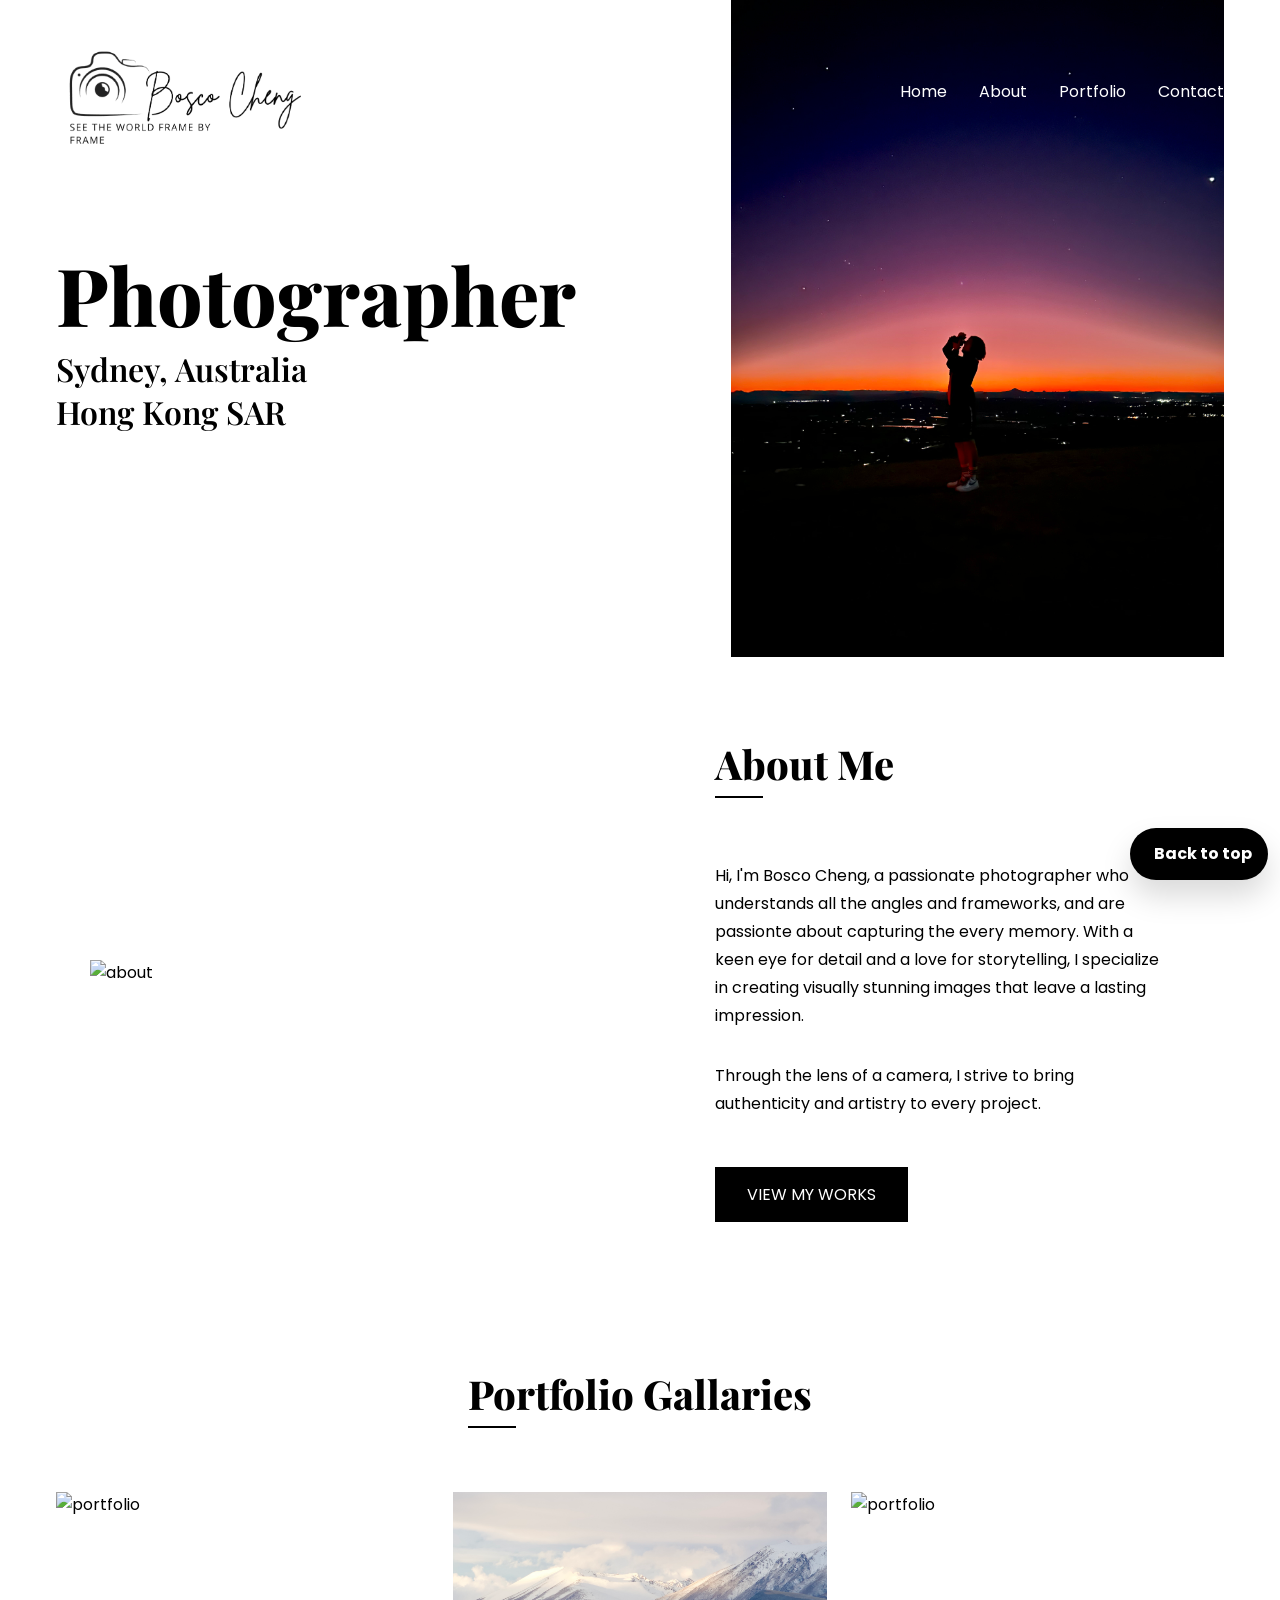
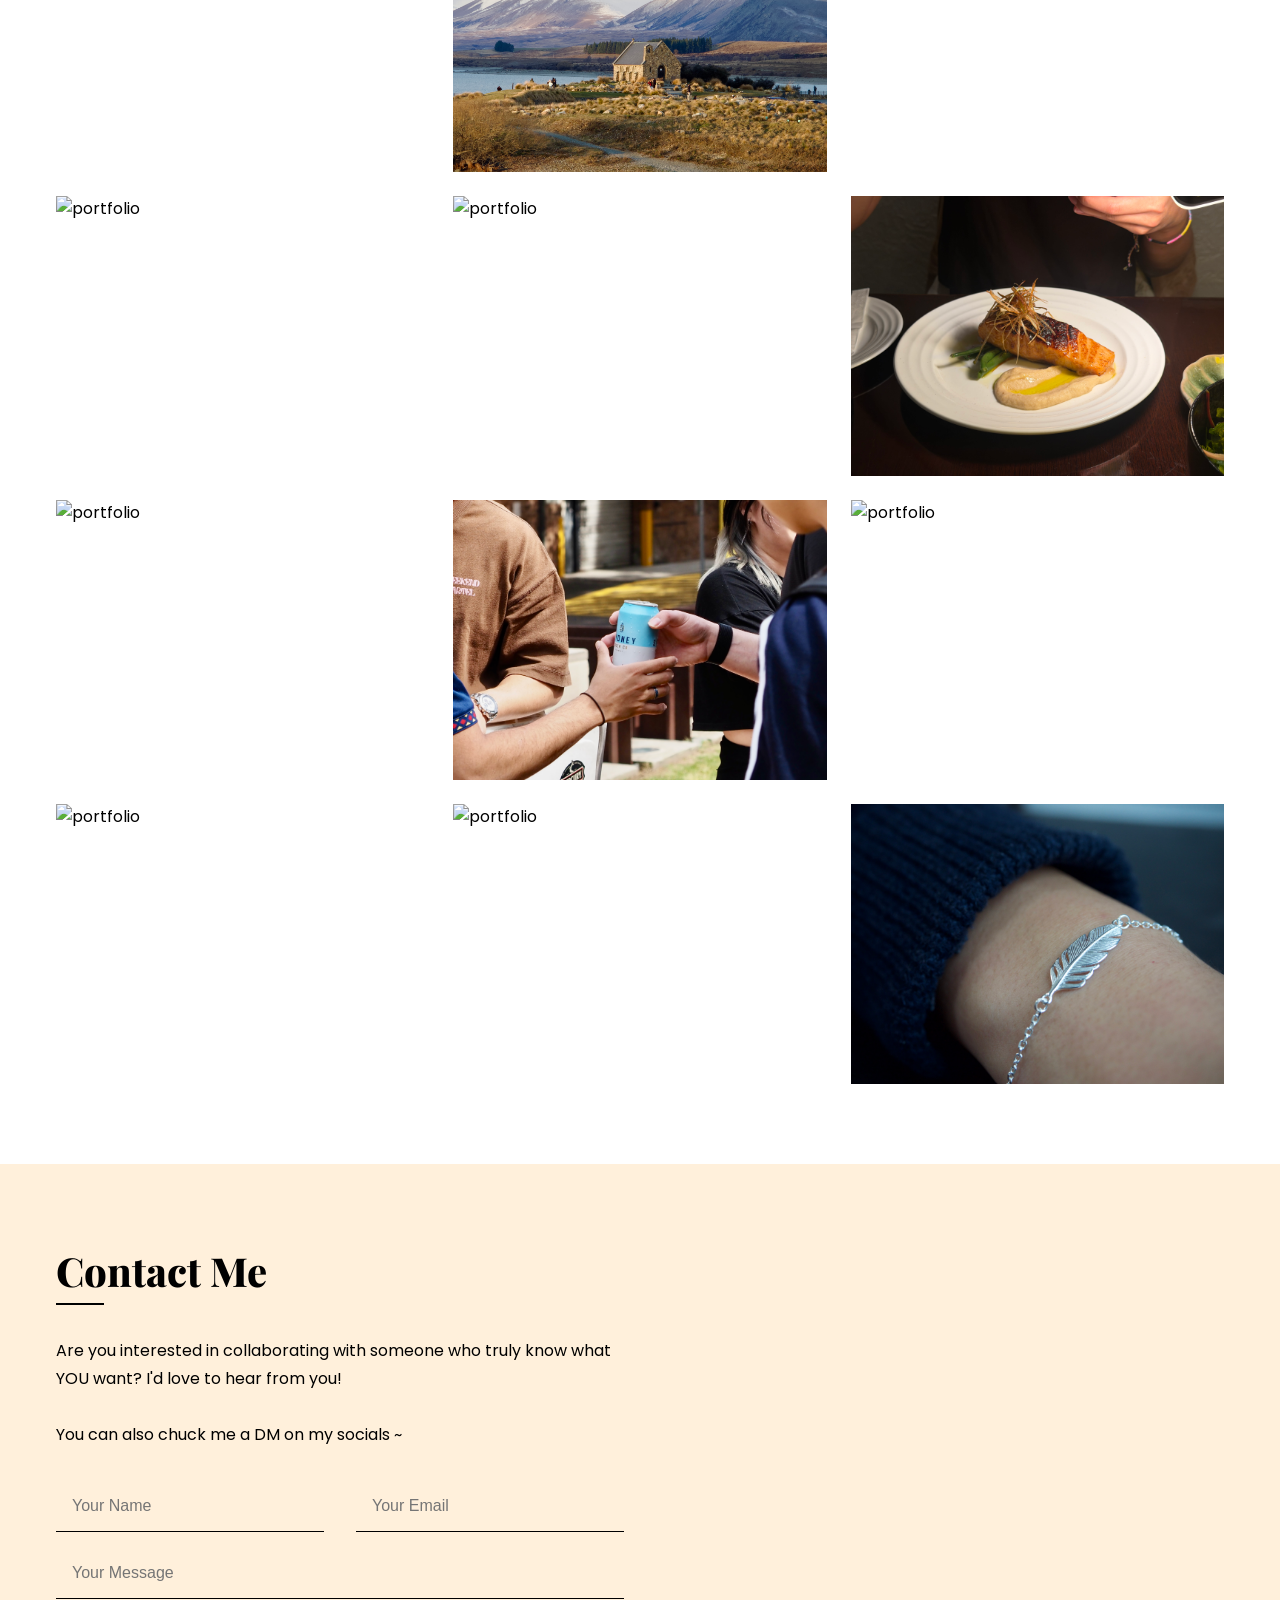
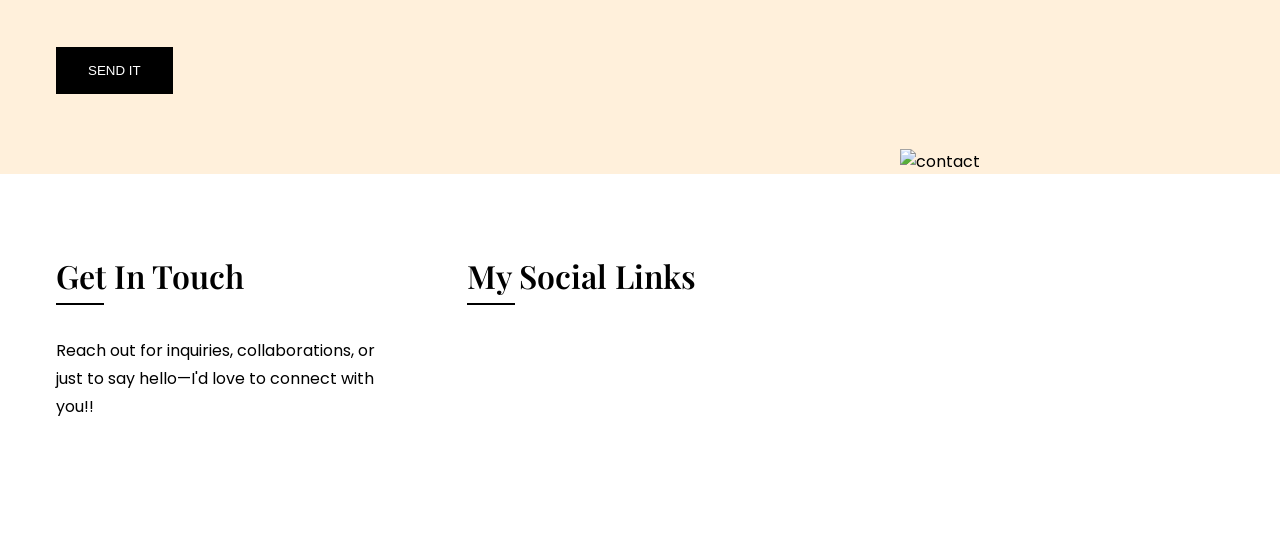
==== index.html @ 455b1fa3 "Update website content" ====
<!DOCTYPE html>
<html lang="en">
  <head>
    <meta charset="UTF-8" />
    <meta name="viewport" content="width=device-width, initial-scale=1.0" />
    <link
      href="https://cdn.jsdelivr.net/npm/remixicon@4.5.0/fonts/remixicon.css"
      rel="stylesheet"
    />
    <link rel="stylesheet" href="style.css?v=3" />
    <title>Bosco Cheng | Photography Portfolio</title>
  </head>
  <body>
    <nav>
      <div class="nav__header">
        <div class="nav__logo">
          <a href="#">
            <img src="assests/logo and profile /logo_transparent.png" alt="logo" style="width:100px;height:auto;" />
          </a>
        </div>
        <div class="nav__menu__btn" id="menu-btn">
          <i class="ri-menu-3-line"></i>
        </div>
      </div>
      <ul class="nav__links" id="nav-links">
        <li><a href="#Home">Home</a></li>
        <li><a href="#About">About</a></li>
        <li><a href="portfolio.html">Portfolio</a></li>
        <li><a href="#Contact">Contact</a></li>
      </ul>
    </nav>

    <header id="Home">
      <div class="section__container header__container">
        <div class="header__image">
          <img src="assests/logo and profile /IMG_8497.jpeg" alt="header" />
        </div>
        <div class="header__content">
          <h1>Photographer</h1>
          <h2>
            Sydney, Australia<br />
            Hong Kong SAR
          </h2>
        </div>
      </div>
    </header>

    <section class="section__container about__container" id="About">
      <div class="about__image">
        <img src="assests/logo and profile /P2130191.JPG" alt="about" />
      </div>
      <div class="about__content">
        <h2 class="section__header">About Me</h2>
        <p>
         Hi, I'm Bosco Cheng, a passionate photographer who understands all the angles and frameworks, and are passionte about capturing the every memory. 
          With a keen eye for detail and a love for storytelling, I specialize in creating visually stunning images that leave a lasting impression.
        </p>
        <p>
         Through the lens of a camera, I strive to bring authenticity and artistry to every
          project.
        </p>
        <div class="about__btn">
          <a href="portfolio.html" class="btn">VIEW MY WORKS</a>
        </div>
      </div>
    </section>

    <section class="section__container portfolio__container" id="portfolio-galleries">
      <h2 class="section__header">Portfolio Gallaries</h2>
      <p class="protective-note"></p>
      <div class="portfolio__grid">
        <img src="assests/street/IMG_2189 2.jpg" alt="portfolio" />
        <img src="assests/landscape/IMG_3165.jpg" alt="portfolio" />
        <img src="assests/landscape/IMG_5406.jpg" alt="portfolio" />
        <img src="assests/Food/IMG_1686 2.jpg" alt="portfolio" />
        <img src="assests/Food/IMG_6481 2 copy.JPG" alt="portfolio" />
        <img src="assests/Food/IMG_0767 2.JPG" alt="portfolio" />
        <img src="assests/Product Event/Bluesat/events/P9121103.jpg" alt="portfolio" />
        <img src="assests/Product Event/Bluesat/events/IMG_1606.jpg" alt="portfolio" />
        <img src="assests/Product Event/Bluesat/events/P9120415.jpg" alt="portfolio" />
        <img src="assests/Product Event/Bluesat/machinery/IMG_3607.jpg" alt="portfolio" />
        <img src="assests/Product Event/Bluesat/machinery/IMG_3453 2.jpg" alt="portfolio" />
        <img src="assests/Product Event/Products/P1010145.jpeg" alt="portfolio" />
      </div>
    </section>

    <section class="contact" id="Contact">
      <div class="section__container contact__container">
        <div class="contact__content">
          <h2 class="section__header">Contact Me</h2>
          <p>
            Are you interested in collaborating with someone who truly know what YOU
            want? I'd love to hear from you! <br /> <br />
            You can also chuck me a DM on my socials ~
          </p>
          <form action="https://formsubmit.co/boscochengsh@gmail.com" method="POST">
            <input type="hidden" name="_captcha" value="false" />
            <input type="hidden" name="_subject" value="New portfolio enquiry" />
            <div class="input__row">
              <input type="text" name="name" placeholder="Your Name" required />
              <input type="email" name="email" placeholder="Your Email" required />
            </div>
            <input type="text" name="message" placeholder="Your Message" required />
            <button class="btn" type="submit">SEND IT</button>
          </form>
        </div>
        <div class="contact__image">
          <img src="assests/logo and profile /Photoroom_20260719_233836.PNG" alt="contact" />
        </div>
      </div>
    </section>

    <footer>
      <div class="section__container footer__container">
        <div class="footer__col">
          <h4 class="section__header">Get In Touch</h4>
          <p>
            Reach out for inquiries, collaborations, or just to say hello—I'd
            love to connect with you!!
          </p>
        </div>
        <div class="footer__col">
          <h4 class="section__header">My Social Links</h4>
          <ul class="footer__socials">
            <li>
              <a href="https://www.facebook.com/boscochengsh/"><i class="ri-facebook-fill"></i></a>
            </li>
            <li>
              <a href="https://www.instagram.com/hin._.jpeg/"><i class="ri-instagram-line"></i></a>
            </li>
            <li>
              <a href="www.linkedin.com/in/bosco-cheng"><i class="ri-linkedin-fill"></i></a>
            </li>
          </ul>
        </div>
      </div>
      <div class="footer__bar">
      </div>
    </footer>

    <div class="quick-links-wrapper">
      <a href="#Home" class="quick-links-toggle desktop-button" aria-label="Back to top">
        <span class="quick-links-icon"><i class="ri-arrow-up-line"></i></span>
        <span class="quick-links-label">Back to top</span>
      </a>
      <a href="#Home" class="quick-links-toggle mobile-button" aria-label="Back to top">
        <img src="assests/logo and profile /55008.png" alt="Back to top" />
      </a>
    </div>

    <script src="https://unpkg.com/scrollreveal"></script>
    <script src="main.js"></script>
  </body>
</html>
---- style.css ----
@import url("https://fonts.googleapis.com/css2?family=Playfair+Display:ital,wght@0,400..900;1,400..900&family=Poppins:ital,wght@0,100;0,200;0,300;0,400;0,500;0,600;0,700;0,800;0,900;1,100;1,200;1,300;1,400;1,500;1,600;1,700;1,800;1,900&display=swap");

:root {
  --text-dark: #000000;
  --text-light: #f4f4ee;
  --extra-light: #fff0db;
  --white: #ffffff;
  --max-width: 1200px;
  --header-font: "Playfair Display", serif;
}

* {
  padding: 0;
  margin: 0;
  box-sizing: border-box;
}

.section__container {
  max-width: var(--max-width);
  margin: auto;
  padding: 5rem 1rem;
}

.section__header {
  position: relative;
  isolation: isolate;
  width: fit-content;
  margin-inline: auto;
  padding-bottom: 0.5rem;
  font-size: 2.5rem;
  font-weight: 800;
  font-family: var(--header-font);
  color: #000000;
  text-align: center;
}

.section__header::before {
  position: absolute;
  content: "";
  bottom: 0;
  left: 0;
  height: 2px;
  width: 3rem;
  background-color: #000000;
}

.btn {
  padding: 1rem 2rem;
  outline: none;
  border: none;
  color: #ffffff;
  background-color: #000000;
  transition: 0.3s;
  cursor: pointer;
}

.btn:hover {
  background-color: #0e88cf;
}

img {
  display: block;
  max-width: 100%;
  height: auto;
}

.protective-note {
  margin-bottom: 1.5rem;
  font-size: 0.95rem;
  color: #666;
  text-align: center;
}

a {
  text-decoration: none;
  transition: 0.3s;
}

ul {
  list-style: none;
}

html,
body {
  scroll-behavior: smooth;
}

body {
  font-family: "Poppins", sans-serif;
}

.portfolio-page {
  padding-top: 5rem;
}

nav {
  position: fixed;
  top: 0;
  left: 0;
  width: 100%;
  z-index: 9;
}

/* mobile dropdown nav links */
nav .nav__links a,
nav .nav__links a:visited {
  color: #000000;
}


/* fullscreen desktop nav links */
@media (width > 768px) {
  nav .nav__links a,
  nav .nav__links a:visited {
    color: #ffffff;
  }
}

.portfolio-page nav .nav__links a,
.portfolio-page nav .nav__menu__btn {
  color: #000000;
}

.portfolio-page nav .nav__links a:hover {
  color: #030303;
}

.portfolio-links {
  display: flex;
  flex-wrap: wrap;
  justify-content: center;
  gap: 0.9rem;
  margin-top: 0;
  backdrop-filter: blur(12px);
}

.portfolio-links a {
  padding: 0.85rem 1.35rem;
  border-radius: 999px;
  color: #111111;
  background: #ffffff;
  border: 1px solid rgba(0, 0, 0, 0.08);
  font-weight: 600;
  letter-spacing: 0.02em;
  transition: transform 0.25s ease, background 0.25s ease, color 0.25s ease;
}

.portfolio-links a:hover {
  background: #000000;
  color: #ffffff;
  transform: translateY(-1px);
}

header#Portfolio {
  display: flex;
  flex-direction: column;
  align-items: center;
  justify-content: center;
  gap: 1.2rem;
  min-height: auto;
  padding-bottom: 2rem;
}

#Street.section__container {
  padding-top: 2rem;
}

.portfolio-intro-text {
  margin: 0 auto;
}

.portfolio-links a:focus-visible {
  outline: 2px solid #000000;
  outline-offset: 3px;
}

.quick-links-wrapper {
  position: fixed;
  right: 0.75rem;
  bottom: 1.25rem;
  z-index: 1200;
  display: flex;
  flex-direction: column;
  align-items: flex-end;
  gap: 0.75rem;
}

.quick-links-toggle {
  display: inline-flex;
  align-items: center;
  justify-content: center;
  gap: 0.5rem;
  padding: 0.85rem 1rem;
  border: none;
  border-radius: 999px;
  background: #000000;
  color: #ffffff;
  font-weight: 700;
  cursor: pointer;
  box-shadow: 0 16px 30px rgba(0, 0, 0, 0.15);
  transition: background 0.2s ease, transform 0.2s ease;
  text-decoration: none;
}

.quick-links-icon {
  display: inline-flex;
  align-items: center;
  justify-content: center;
}

.quick-links-toggle:hover {
  background: rgba(0, 0, 0, 0.9);
  transform: translateY(-1px);
}

.mobile-button {
  display: none;
  width: 3.2rem;
  height: 3.2rem;
  padding: 0;
  border-radius: 50%;
  overflow: hidden;
  background: transparent;
}

.mobile-button img {
  width: 100%;
  height: 100%;
  object-fit: cover;
  display: block;
}

@media (max-width: 768px) {
  .desktop-button {
    display: none;
  }

  .mobile-button {
    display: inline-flex;
  }
}

.quick-links-toggle:hover {
  background: rgba(0, 0, 0, 0.9);
  transform: translateY(-1px);
}

.quick-links-icon {
  display: inline-block;
  transition: transform 0.2s ease;
}

.quick-links-toggle.open .quick-links-icon {
  transform: rotate(45deg);
}

.quick-links-panel {
  width: min(260px, calc(100vw - 2.5rem));
  display: none;
  flex-direction: column;
  gap: 0.5rem;
  padding: 1rem;
  border-radius: 1.5rem;
  background: rgba(255, 255, 255, 0.98);
  border: 1px solid rgba(0, 0, 0, 0.08);
  box-shadow: 0 24px 60px rgba(0, 0, 0, 0.14);
}

.quick-links-panel.open {
  display: flex;
}

.quick-links-panel a {
  display: block;
  padding: 0.85rem 1rem;
  border-radius: 999px;
  background: #ffffff;
  border: 1px solid rgba(0, 0, 0, 0.08);
  color: #111111;
  font-weight: 600;
  transition: background 0.2s ease, color 0.2s ease;
}

.quick-links-panel a:hover {
  background: #111111;
  color: #ffffff;
}


.nav__header {
  padding: 1rem;
  width: 100%;
  display: flex;
  align-items: center;
  justify-content: space-between; 
  background-color: var(--extra-light);
}


.nav__logo img {
  max-width: none;
  width: 250px !important;
  height: auto;
  display: block;
  opacity: 1;
}

.nav__logo {
  display: flex;
  align-items: center;
}

.nav__menu__btn {
  font-size: 1.5rem;
  color: #020202;
  cursor: pointer;
}

.nav__links {
  position: absolute;
  bottom: 0;
  left: 0;
  width: 100%;
  display: flex;
  align-items: center;
  justify-content: center;
  flex-direction: column;
  gap: 2rem;
  padding: 2rem;
  background-color: var(--extra-light);
  transition: transform 0.5s;
  z-index: -1;
}

.nav__links.open {
  transform: translateY(100%);
}

.portfolio-intro {
  text-align: center;
  max-width: 700px;
  margin: 0 auto 2rem;
  color: #000000;
  font-size: 1.05rem;
  line-height: 1.8rem;
}

.header__container {
  display: grid;
  padding-block: 0;
  overflow: hidden;
}

.header__content {
  padding-block: 0 5rem;
}

.header__content h1 {
  font-size: 3.5rem;
  font-weight: 800;
  font-family: var(--header-font);
  color: var(--text-dark);
  text-align: center;
}

.header__content h2 {
  margin-bottom: 2rem;
  font-size: 2rem;
  font-weight: 600;
  font-family: var(--header-font);
  color: var(--text-dark);
  text-align: center;
}

.header__btn {
  text-align: center;
}

.about__container {
  display: grid;
  gap: 2rem;
  overflow: hidden;
}

.about__image img {
  max-width: 500px;
  margin-inline: auto;
}

.about__content .section__header {
  margin-bottom: 4rem;
}

.about__content p {
  margin-bottom: 2rem;
  color: var(--text-dark);
  line-height: 1.75rem;
  text-align: center;
}

.about__btn {
  margin-top: 4rem;
  text-align: center;
}

.portfolio__grid {
  margin-top: 4rem;
  display: grid;
  grid-template-columns: repeat(3, minmax(0, 1fr));
  gap: 1rem;
  align-items: stretch;
}

.portfolio__grid > div {
  display: flex;
  flex-direction: column;
  justify-content: space-between;
  gap: 1rem;
  min-height: 100%;
}

.portfolio__grid > div.full-row {
  grid-column: 1 / -1;
}

.portfolio__grid img {
  width: 100%;
  height: auto;
  object-fit: contain;
  display: block;
}

.landscape-grid {
  grid-template-columns: repeat(2, minmax(0, 1fr));
}

.landscape-grid > div {
  display: grid;
  grid-template-columns: repeat(2, minmax(0, 1fr));
  gap: 1rem;
  align-items: stretch;
}

.landscape-grid > div.full-row > img {
  grid-column: 1 / -1;
}

.landscape-grid img {
  aspect-ratio: 4 / 3;
  object-fit: cover;
}

.portfolio__grid > .landscape-row {
  display: grid;
  grid-template-columns: repeat(2, minmax(0, 1fr));
  gap: 1rem;
  align-items: stretch;
  grid-column: 1 / -1;
}

.portfolio__grid > .landscape-row img {
  width: 100%;
  height: 100%;
  aspect-ratio: 4 / 3;
  object-fit: cover;
}

@media (max-width: 767px) {
  .landscape-row {
    grid-template-columns: 1fr;
  }
}

.blog__container .section__header {
  margin-bottom: 4rem;
}

.blog__grid {
  margin-bottom: 4rem;
  display: grid;
  gap: 3rem 2rem;
}

.blog__card h5 {
  margin-bottom: 0.5rem;
  font-size: 1rem;
  font-weight: 500;
  color: var(--text-light);
}

.blog__card h4 {
  margin-bottom: 1rem;
  font-size: 1.5rem;
  color: var(--text-dark);
  font-family: var(--header-font);
}

.blog__card p {
  line-height: 1.75rem;
  color: var(--text-light);
}

.blog__btn {
  text-align: center;
}

.contact {
  background-color: var(--extra-light);
}

.contact__container {
  padding-block: 0;
  display: grid;
  gap: 2rem;
}

.contact__content {
  padding-block: 5rem;
}

.contact__content .section__header {
  margin-bottom: 2rem;
}

.contact__content p {
  margin-bottom: 2rem;
  line-height: 1.75rem;
  color: var(--text-dark);
  text-align: center;
}

.contact__content input {
  width: 100%;
  padding: 1rem;
  margin-bottom: 1rem;
  outline: none;
  border: none;
  border-bottom: 1px solid var(--text-dark);
  font-size: 1rem;
  color: var(--text-dark);
  background-color: transparent;
}

.contact__content .btn {
  margin-top: 2rem;
}

.contact__image {
  display: none;
}

.footer__container {
  display: grid;
  gap: 4rem;
}

.footer__col .section__header {
  margin-inline-start: unset;
  margin-bottom: 2rem;
  font-size: 2rem;
  font-weight: 600;
}

.footer__col p {
  line-height: 1.75rem;
  color: var(--text-dark);
}

.footer__socials {
  display: flex;
  align-items: center;
  flex-wrap: wrap;
}

.footer__socials a {
  padding: 5px 9px;
  font-size: 1.25rem;
  color: var(--text-dark);
  border-radius: 100%;
}

.footer__socials a:hover {
  background-color: var(--text-dark);
}

.footer__bar {
  padding: 1rem;
  color: var(--text-dark);
  text-align: center;
}

@media (width > 540px) {
  .header__content h1 {
    font-size: 4.75rem;
  }

  .portfolio__grid {
    grid-template-columns: repeat(2, 1fr);
  }

  .input__row {
    display: flex;
    gap: 2rem;
  }

  .footer__container {
    grid-template-columns: repeat(2, 1fr);
  }
}

@media (width > 768px) {
  nav {
    position: absolute;
    padding: 2rem 1rem;
    max-width: var(--max-width);
    top: 0;
    left: 50%;
    transform: translateX(-50%);
    display: flex;
    align-items: center;
    justify-content: space-between;
    gap: 1rem;
  }

  .nav__header {
    flex: 1;
    padding: 0;
    background-color: transparent;
  }

  .nav__menu__btn {
    display: none;
  }

  .nav__links {
    position: static;
    padding: 0;
    width: fit-content;
    flex-direction: row;
    background-color: transparent;
    transform: none !important;
  }

  .nav__links a,
  .nav__links a:visited {
    color: #fffefe;
  }

  .nav__links a:hover {
    color: var(--text-light);
    text-decoration: underline;
  }

  .header__container {
    grid-template-columns: repeat(2, 1fr);
    align-items: center;
    isolation: isolate;
  }

  .header__image {
    grid-area: 1/2/2/3;
    position: relative;
    height: 100%;
  }

  .header__image img {
    position: absolute;
    top: 0;
    right: 0;
    width: unset;
    height: 100%;
    z-index: -1;
  }

  .header__content {
    padding-block: 10rem;
  }

  .header__content :is(h1, h2, .header__btn) {
    text-align: left;
  }

  .header__content h1 {
    font-size: 5rem;
  }

  .about__container {
    grid-template-columns: repeat(2, 1fr);
    align-items: center;
  }

  .about__content {
    max-width: 450px;
    margin-inline: auto;
  }

  .about__content .section__header {
    margin-inline-start: unset;
  }

  .about__content :is(p, .about__btn) {
    text-align: left;
  }

  .portfolio__grid {
    grid-template-columns: repeat(3, 1fr);
  }

  .blog__grid {
    grid-template-columns: repeat(2, 1fr);
  }

  .blog__btn {
    text-align: left;
  }

  .contact__container {
    grid-template-columns: repeat(2, 1fr);
  }

  .contact__content .section__header {
    margin-inline-start: unset;
  }

  .contact__content p {
    text-align: left;
  }

  .contact__image {
    display: flex;
    position: relative;
    isolation: isolate;
  }

  .contact__image img {
    position: absolute;
    bottom: 0;
    left: 50%;
    transform: translateX(-50%);
    max-width: 550px;
  }
  .footer__container {
    grid-template-columns: repeat(3, 1fr);
  }
}
@media (width > 1024px) {
  .header__content {
    padding-block: 15rem 12rem;
  }

  .portfolio__grid,
  .portfolio__grid > div {
    gap: 1.5rem;
  }
}
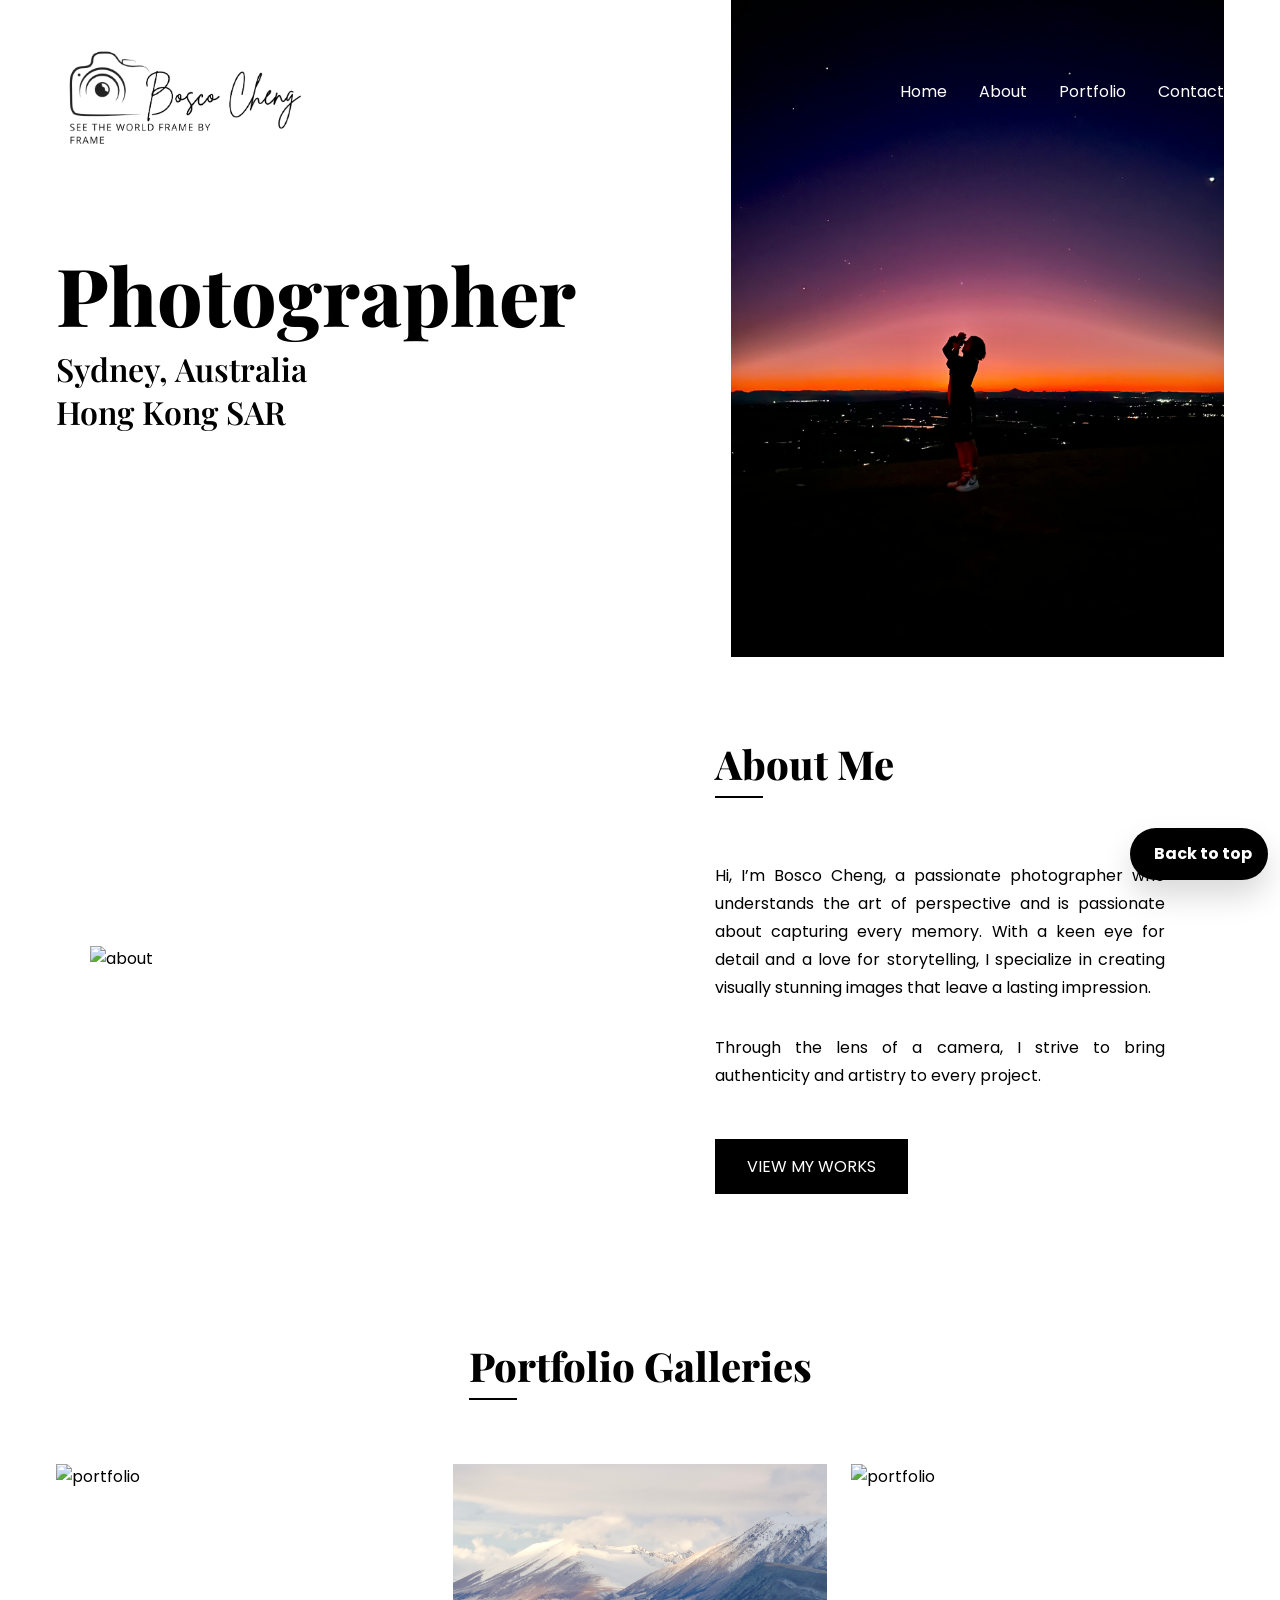
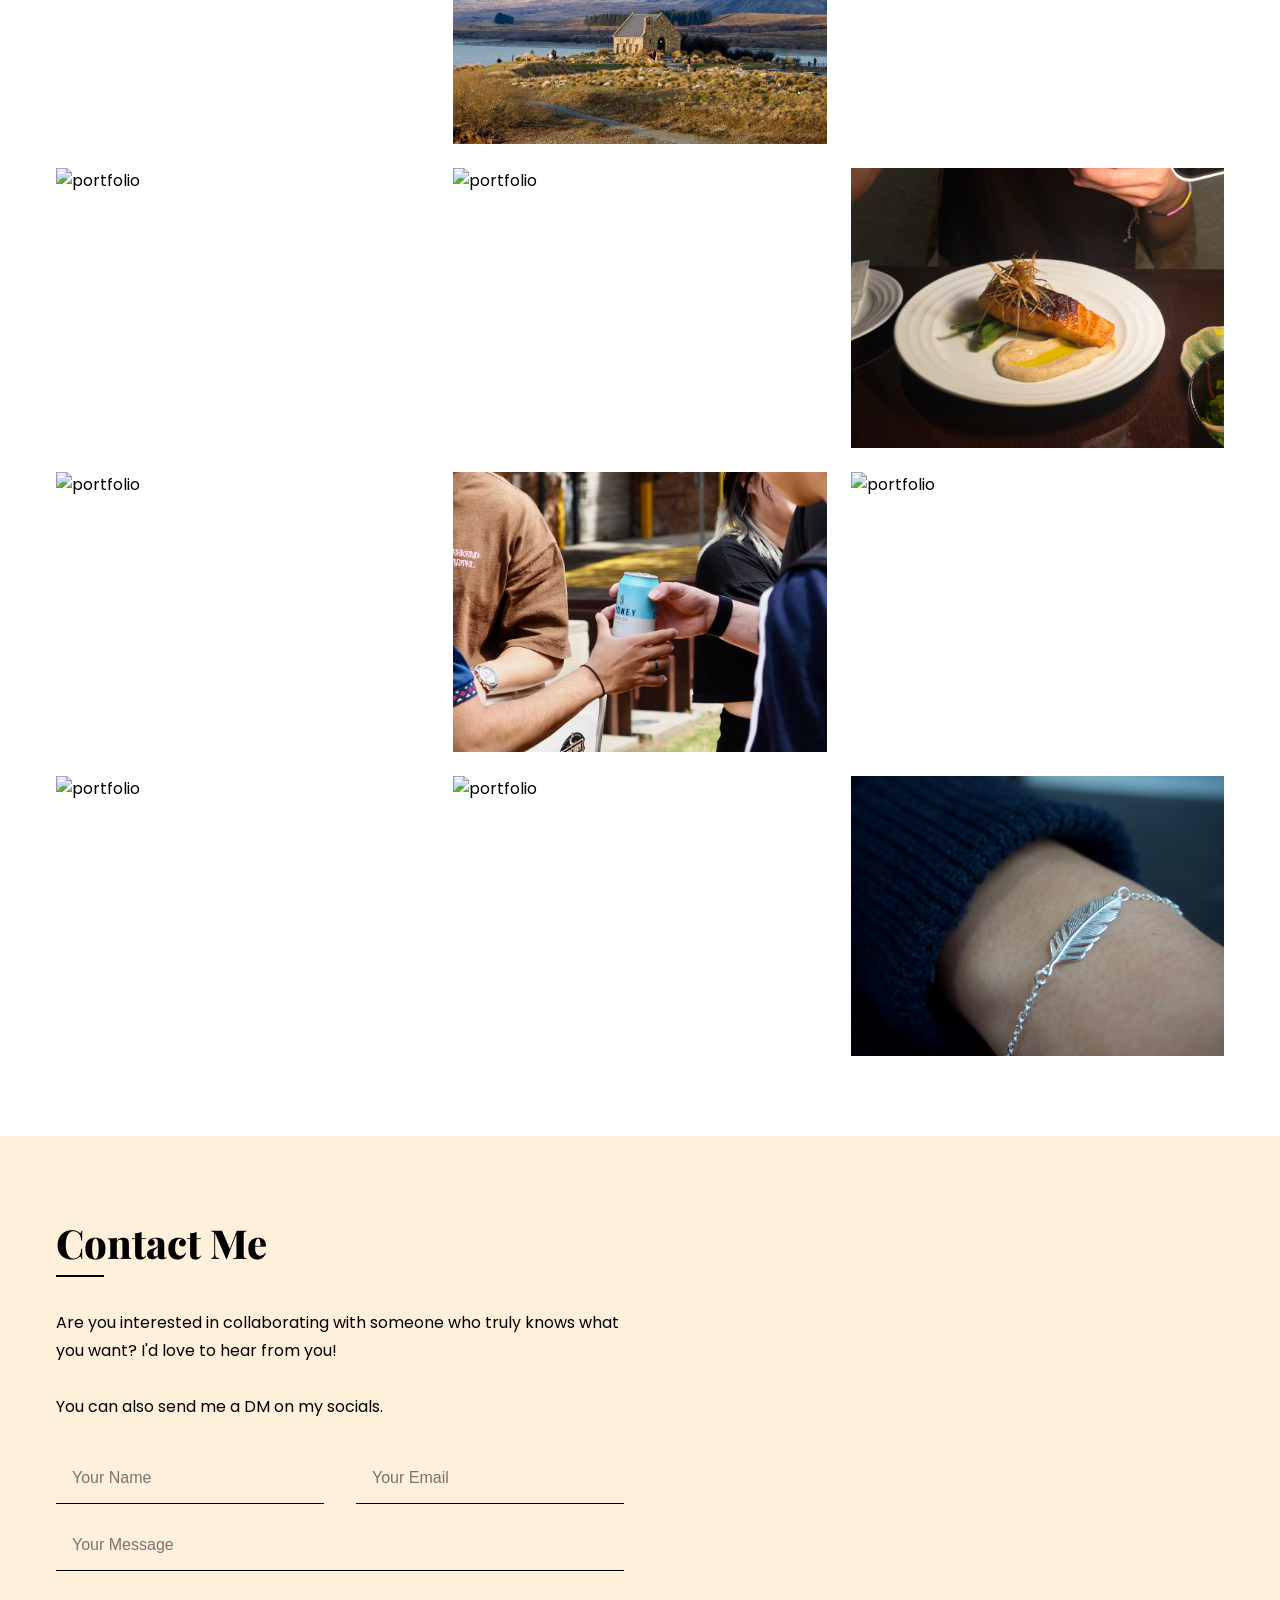
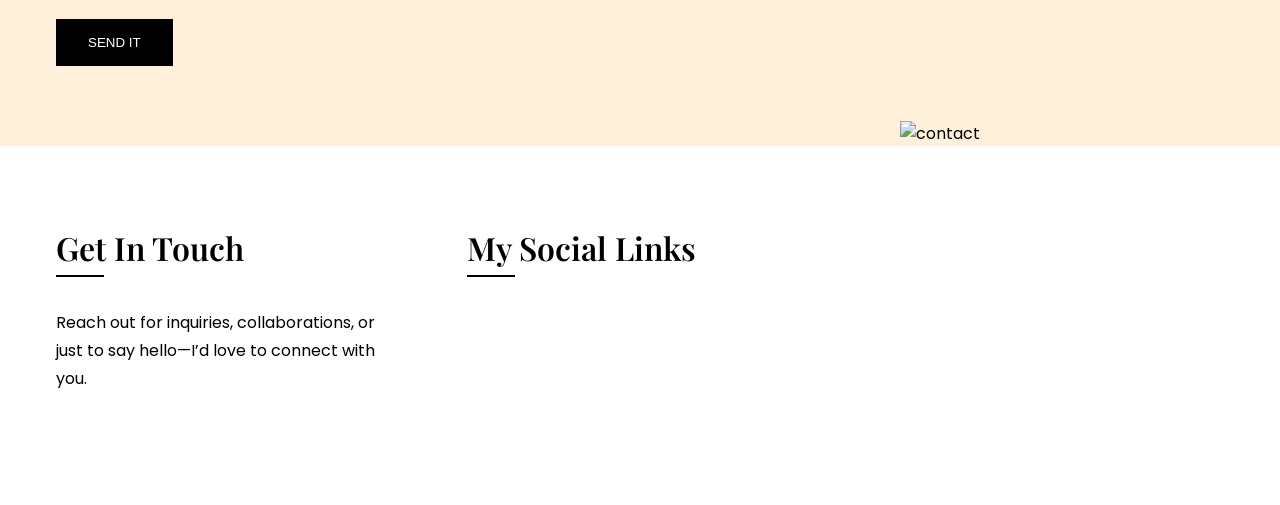
==== commit ec62ef7a: "Describe your changes" ====
--- a/index.html
+++ b/index.html
@@ -52,12 +52,11 @@
       <div class="about__content">
         <h2 class="section__header">About Me</h2>
         <p>
-         Hi, I'm Bosco Cheng, a passionate photographer who understands all the angles and frameworks, and are passionte about capturing the every memory. 
+          Hi, I’m Bosco Cheng, a passionate photographer who understands the art of perspective and is passionate about capturing every memory.
           With a keen eye for detail and a love for storytelling, I specialize in creating visually stunning images that leave a lasting impression.
         </p>
         <p>
-         Through the lens of a camera, I strive to bring authenticity and artistry to every
-          project.
+          Through the lens of a camera, I strive to bring authenticity and artistry to every project.
         </p>
         <div class="about__btn">
           <a href="portfolio.html" class="btn">VIEW MY WORKS</a>
@@ -66,7 +65,7 @@
     </section>
 
     <section class="section__container portfolio__container" id="portfolio-galleries">
-      <h2 class="section__header">Portfolio Gallaries</h2>
+      <h2 class="section__header">Portfolio Galleries</h2>
       <p class="protective-note"></p>
       <div class="portfolio__grid">
         <img src="assests/street/IMG_2189 2.jpg" alt="portfolio" />
@@ -89,9 +88,9 @@
         <div class="contact__content">
           <h2 class="section__header">Contact Me</h2>
           <p>
-            Are you interested in collaborating with someone who truly know what YOU
+            Are you interested in collaborating with someone who truly knows what you
             want? I'd love to hear from you! <br /> <br />
-            You can also chuck me a DM on my socials ~
+            You can also send me a DM on my socials.
           </p>
           <form action="https://formsubmit.co/boscochengsh@gmail.com" method="POST">
             <input type="hidden" name="_captcha" value="false" />
@@ -115,8 +114,8 @@
         <div class="footer__col">
           <h4 class="section__header">Get In Touch</h4>
           <p>
-            Reach out for inquiries, collaborations, or just to say hello—I'd
-            love to connect with you!!
+            Reach out for inquiries, collaborations, or just to say hello—I’d
+            love to connect with you.
           </p>
         </div>
         <div class="footer__col">
--- a/style.css
+++ b/style.css
@@ -395,7 +395,7 @@
   margin-bottom: 2rem;
   color: var(--text-dark);
   line-height: 1.75rem;
-  text-align: center;
+  text-align: justify;
 }
 
 .about__btn {
@@ -698,7 +698,11 @@
     margin-inline-start: unset;
   }
 
-  .about__content :is(p, .about__btn) {
+  .about__content p {
+    text-align: justify;
+  }
+
+  .about__content .about__btn {
     text-align: left;
   }
 
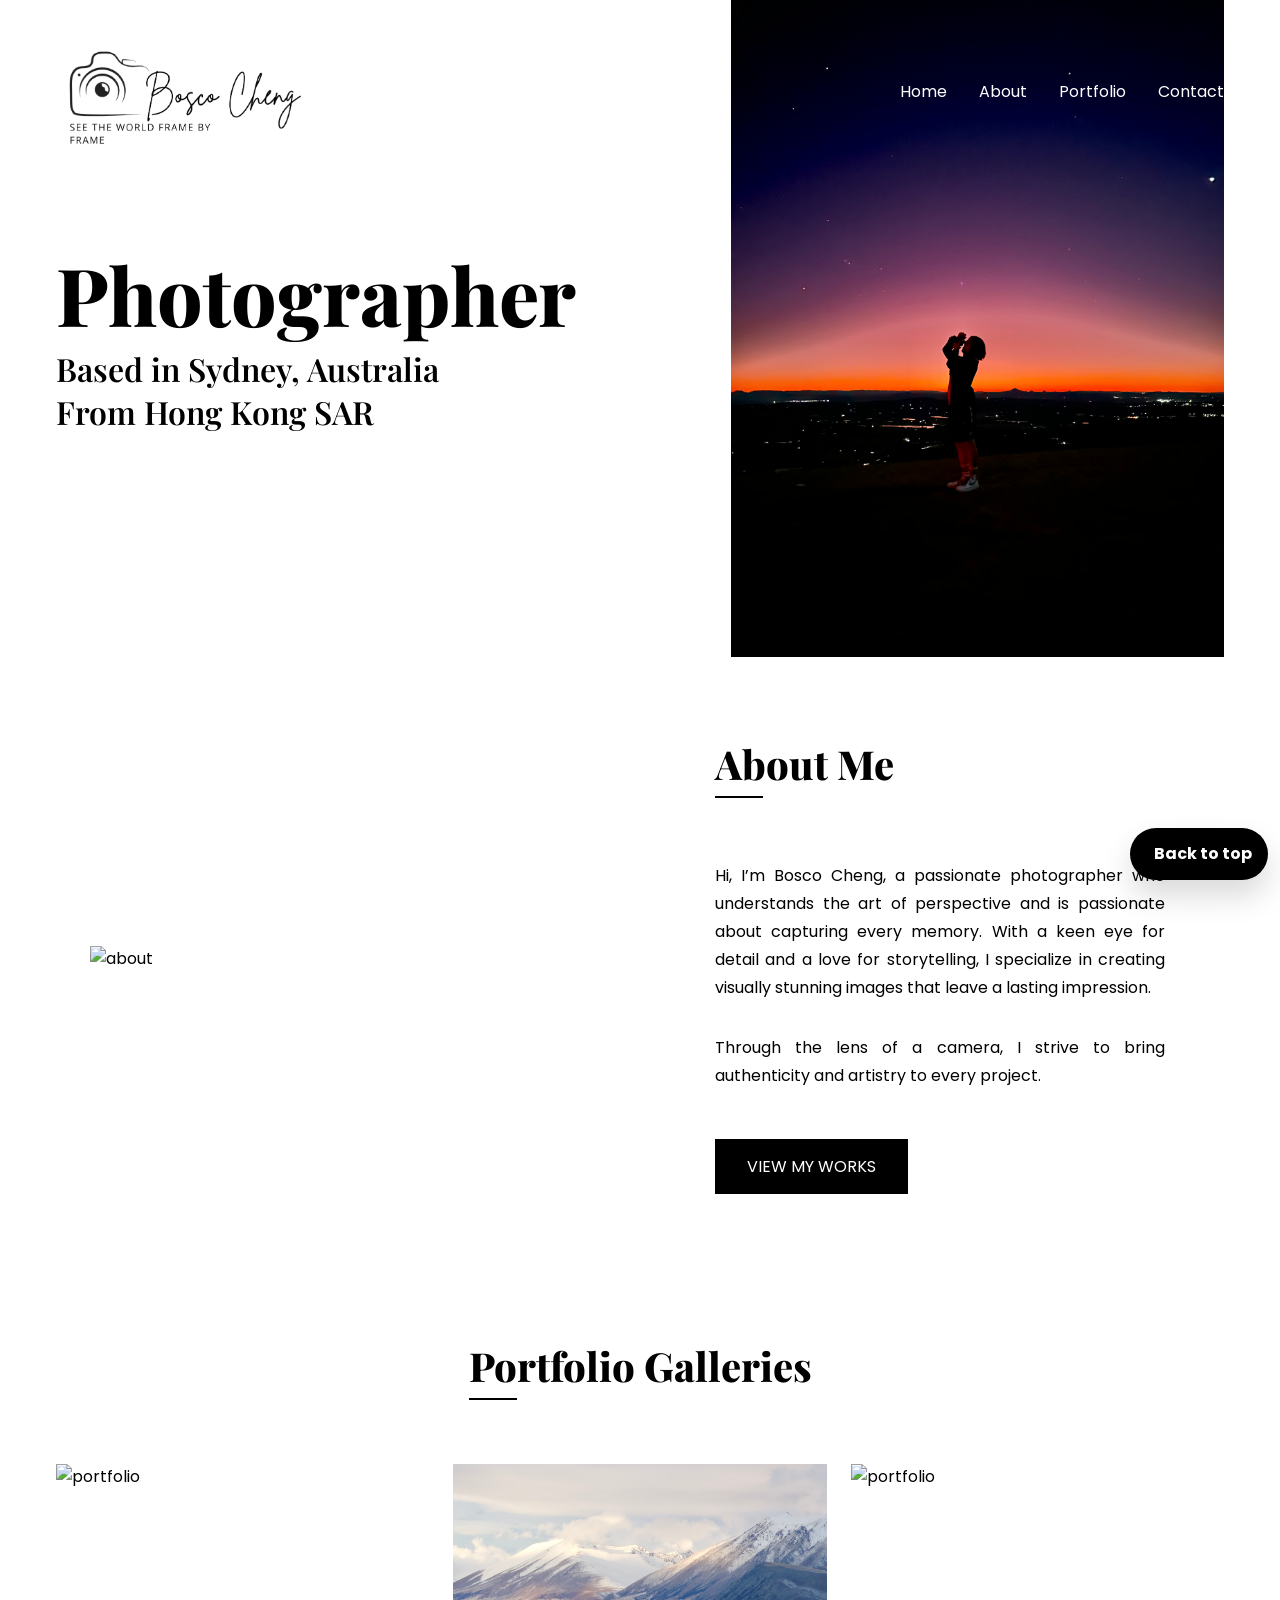
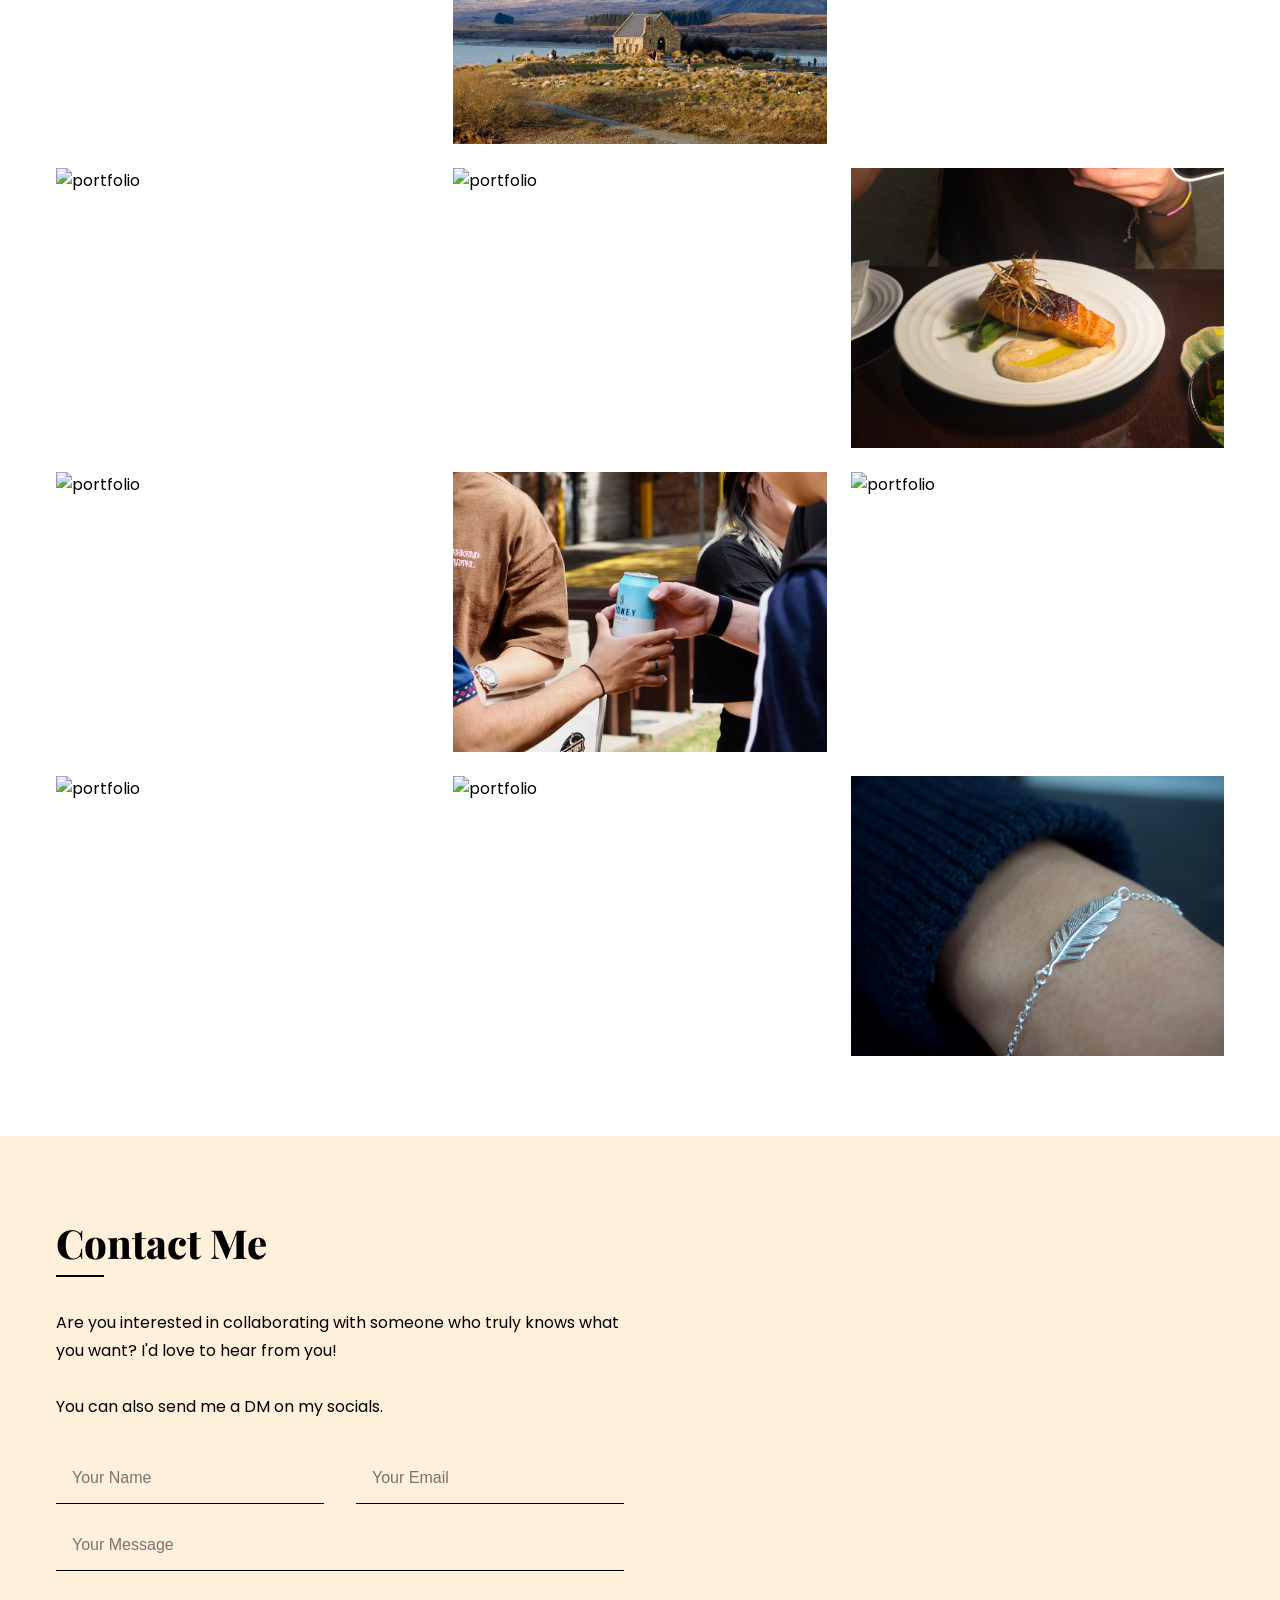
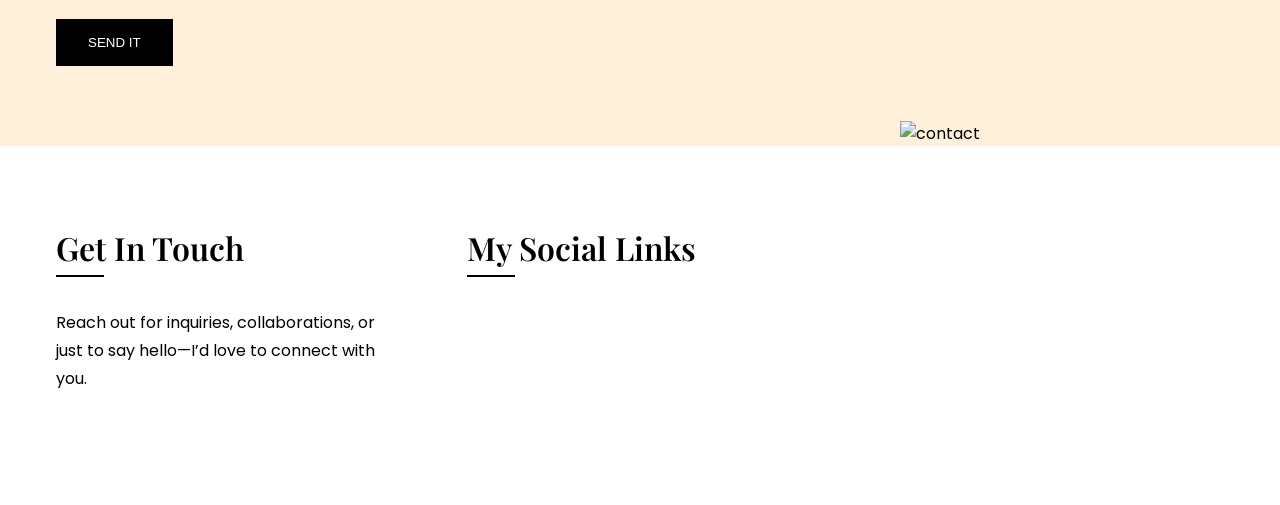
==== commit 461ccbe4: "update" ====
--- a/index.html
+++ b/index.html
@@ -38,8 +38,8 @@
         <div class="header__content">
           <h1>Photographer</h1>
           <h2>
-            Sydney, Australia<br />
-            Hong Kong SAR
+            Based in Sydney, Australia<br />
+            From Hong Kong SAR
           </h2>
         </div>
       </div>
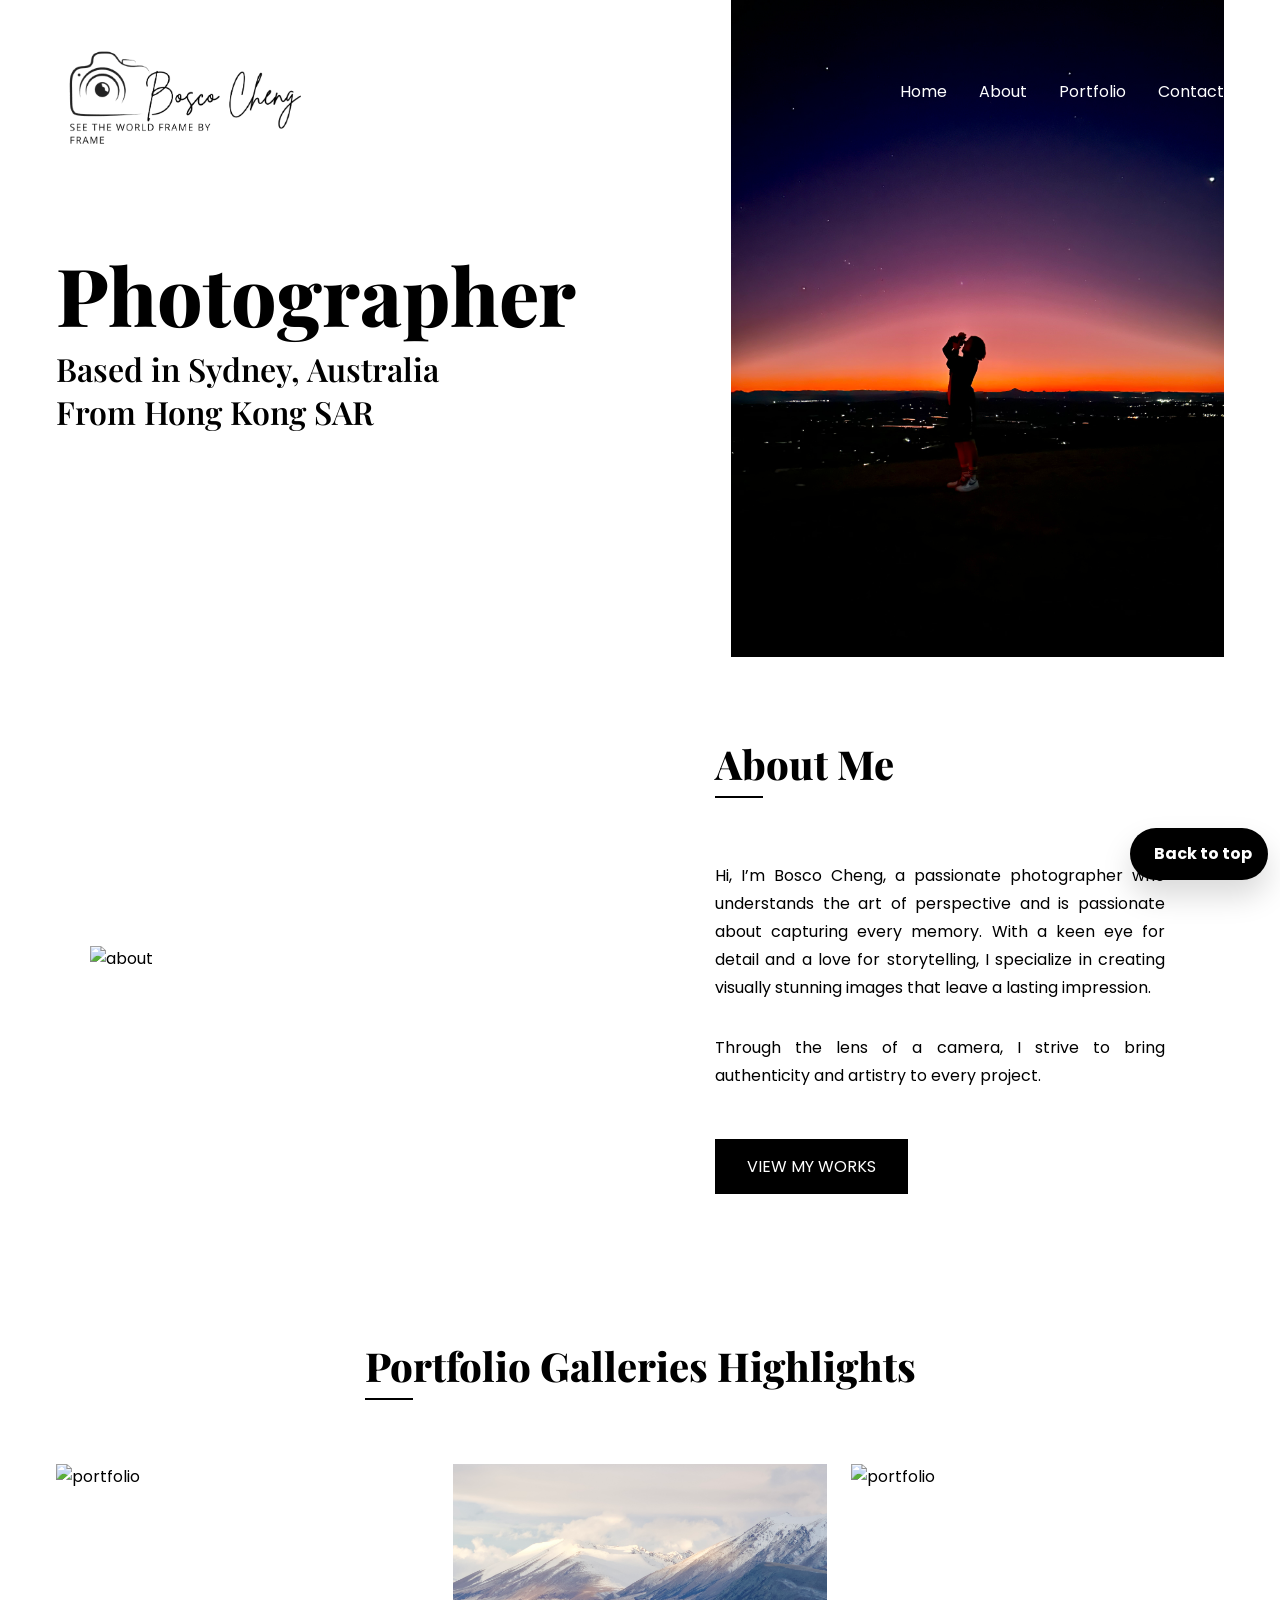
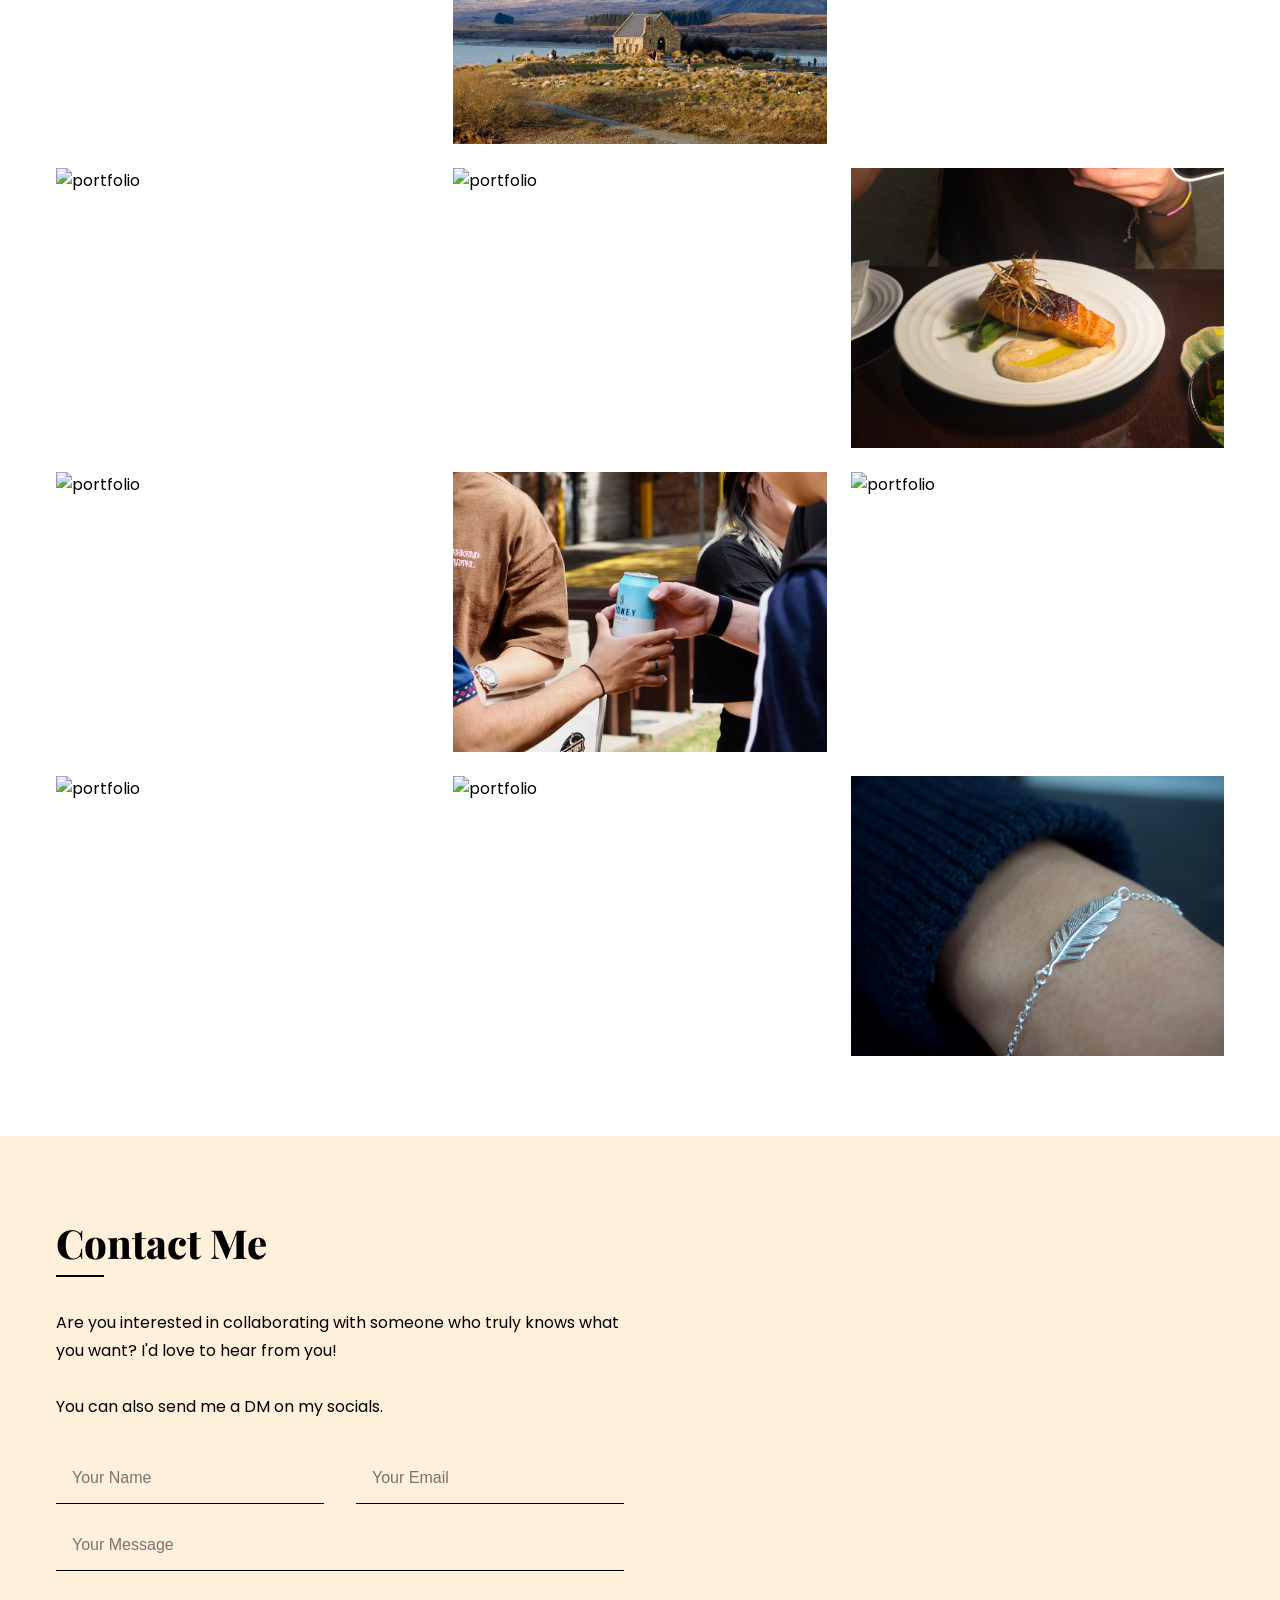
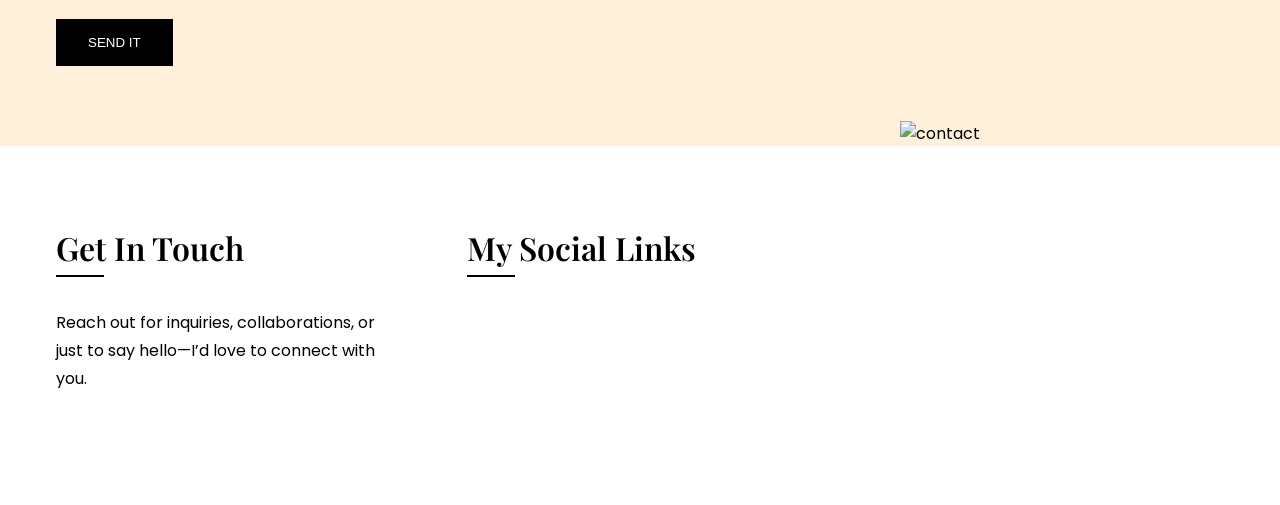
==== commit 0ea10973: "update" ====
--- a/index.html
+++ b/index.html
@@ -59,27 +59,27 @@
           Through the lens of a camera, I strive to bring authenticity and artistry to every project.
         </p>
         <div class="about__btn">
-          <a href="portfolio.html" class="btn">VIEW MY WORKS</a>
+          <a href="portfolio.html" class="btn header__btn">VIEW MY WORKS</a>
         </div>
       </div>
     </section>
 
     <section class="section__container portfolio__container" id="portfolio-galleries">
-      <h2 class="section__header">Portfolio Galleries</h2>
+      <h2 class="section__header">Portfolio Galleries Highlights</h2>
       <p class="protective-note"></p>
       <div class="portfolio__grid">
-        <img src="assests/street/IMG_2189 2.jpg" alt="portfolio" />
-        <img src="assests/landscape/IMG_3165.jpg" alt="portfolio" />
-        <img src="assests/landscape/IMG_5406.jpg" alt="portfolio" />
-        <img src="assests/Food/IMG_1686 2.jpg" alt="portfolio" />
-        <img src="assests/Food/IMG_6481 2 copy.JPG" alt="portfolio" />
-        <img src="assests/Food/IMG_0767 2.JPG" alt="portfolio" />
-        <img src="assests/Product Event/Bluesat/events/P9121103.jpg" alt="portfolio" />
-        <img src="assests/Product Event/Bluesat/events/IMG_1606.jpg" alt="portfolio" />
-        <img src="assests/Product Event/Bluesat/events/P9120415.jpg" alt="portfolio" />
-        <img src="assests/Product Event/Bluesat/machinery/IMG_3607.jpg" alt="portfolio" />
-        <img src="assests/Product Event/Bluesat/machinery/IMG_3453 2.jpg" alt="portfolio" />
-        <img src="assests/Product Event/Products/P1010145.jpeg" alt="portfolio" />
+        <img src="assests/street/Jpg/IMG_2189 2.jpg" alt="portfolio" />
+        <img src="assests/landscape/Jpg/IMG_3165.jpg" alt="portfolio" />
+        <img src="assests/landscape/Jpg/IMG_5406.jpg" alt="portfolio" />
+        <img src="assests/Food/JPG/IMG_1686 2.jpg" alt="portfolio" />
+        <img src="assests/Food/JPG/IMG_6481 2 copy.JPG" alt="portfolio" />
+        <img src="assests/Food/JPG/IMG_0767 2.JPG" alt="portfolio" />
+        <img src="assests/Product Event/Bluesat/events/jpg/P9121103.jpg" alt="portfolio" />
+        <img src="assests/Product Event/Bluesat/events/jpg/IMG_1606.jpg" alt="portfolio" />
+        <img src="assests/Product Event/Bluesat/events/jpg/P9120415.jpg" alt="portfolio" />
+        <img src="assests/Product Event/Bluesat/machinery/jpg/IMG_3607.jpg" alt="portfolio" />
+        <img src="assests/Product Event/Bluesat/machinery/jpg/IMG_3453 2.jpg" alt="portfolio" />
+        <img src="assests/Product Event/Products/jpg/P1010145.jpeg" alt="portfolio" />
       </div>
     </section>
 
@@ -148,6 +148,6 @@
     </div>
 
     <script src="https://unpkg.com/scrollreveal"></script>
-    <script src="main.js"></script>
+    <script src="main.js?v=2"></script>
   </body>
 </html>
--- a/style.css
+++ b/style.css
@@ -87,6 +87,115 @@
 
 body {
   font-family: "Poppins", sans-serif;
+  overflow-x: hidden;
+}
+
+.portfolio-page.portfolio-loading {
+  overflow: hidden;
+}
+
+.page-loader {
+  --load-progress: 0%;
+  position: fixed;
+  inset: 0;
+  display: flex;
+  align-items: center;
+  justify-content: center;
+  background: #f8f4ec;
+  color: #111111;
+  z-index: 9999;
+  transition: opacity 0.2s ease, visibility 0s linear 0.2s;
+}
+
+.page-loader--finishing {
+  opacity: 0;
+  visibility: hidden;
+  pointer-events: none;
+}
+
+.page-loader--hidden {
+  opacity: 0;
+  visibility: hidden;
+  pointer-events: none;
+}
+
+.page-loader__content {
+  width: min(420px, 90vw);
+  display: flex;
+  flex-direction: column;
+  align-items: center;
+  gap: 0.9rem;
+  padding: 1.5rem;
+  border-radius: 1rem;
+  background: rgba(255, 255, 255, 0.76);
+  border: 1px solid rgba(0, 0, 0, 0.08);
+  box-shadow: 0 10px 28px rgba(0, 0, 0, 0.08);
+  backdrop-filter: blur(4px);
+}
+
+.page-loader--finishing .page-loader__content {
+  opacity: 0.85;
+  transform: scale(0.985);
+  transition: opacity 0.18s ease, transform 0.18s ease;
+}
+
+.page-loader__content p {
+  margin: 0;
+  font-family: var(--header-font);
+  font-size: 1rem;
+  letter-spacing: 0.04em;
+  color: #111111;
+}
+
+.loader-progress {
+  width: 100%;
+  height: 0.35rem;
+  border-radius: 999px;
+  background: #e6e0d5;
+  border: 1px solid rgba(0, 0, 0, 0.06);
+  overflow: hidden;
+}
+
+.loader-progress__bar {
+  width: 0;
+  height: 100%;
+  border-radius: inherit;
+  background: #111111;
+  transition: width 0.2s ease;
+}
+
+.loader-progress__text {
+  font-size: 0.82rem;
+  font-weight: 600;
+  letter-spacing: 0.06em;
+  color: #444444;
+}
+
+@media (max-width: 768px) {
+  .page-loader__content {
+    width: min(92vw, 420px);
+    text-align: center;
+    padding-inline: 0.5rem;
+  }
+
+  .loader-progress {
+    width: 100%;
+  }
+}
+
+.spinner {
+  width: 34px;
+  height: 34px;
+  border: 2px solid rgba(0, 0, 0, 0.14);
+  border-top-color: #111111;
+  border-radius: 50%;
+  animation: spin 0.9s linear infinite;
+}
+
+@keyframes spin {
+  to {
+    transform: rotate(360deg);
+  }
 }
 
 .portfolio-page {
@@ -134,7 +243,8 @@
   backdrop-filter: blur(12px);
 }
 
-.portfolio-links a {
+.portfolio-links a,
+.portfolio-links .portfolio-link-btn {
   padding: 0.85rem 1.35rem;
   border-radius: 999px;
   color: #111111;
@@ -145,7 +255,13 @@
   transition: transform 0.25s ease, background 0.25s ease, color 0.25s ease;
 }
 
-.portfolio-links a:hover {
+.portfolio-links .portfolio-link-btn {
+  cursor: pointer;
+  font: inherit;
+}
+
+.portfolio-links a:hover,
+.portfolio-links .portfolio-link-btn:hover {
   background: #000000;
   color: #ffffff;
   transform: translateY(-1px);
@@ -169,7 +285,8 @@
   margin: 0 auto;
 }
 
-.portfolio-links a:focus-visible {
+.portfolio-links a:focus-visible,
+.portfolio-links .portfolio-link-btn:focus-visible {
   outline: 2px solid #000000;
   outline-offset: 3px;
 }
@@ -200,6 +317,7 @@
   box-shadow: 0 16px 30px rgba(0, 0, 0, 0.15);
   transition: background 0.2s ease, transform 0.2s ease;
   text-decoration: none;
+  touch-action: manipulation;
 }
 
 .quick-links-icon {
@@ -237,6 +355,10 @@
 
   .mobile-button {
     display: inline-flex;
+  }
+
+  .quick-links-panel {
+    box-shadow: 0 10px 24px rgba(0, 0, 0, 0.12);
   }
 }
 
@@ -264,26 +386,37 @@
   background: rgba(255, 255, 255, 0.98);
   border: 1px solid rgba(0, 0, 0, 0.08);
   box-shadow: 0 24px 60px rgba(0, 0, 0, 0.14);
+  transform: translateZ(0);
+  will-change: transform, opacity;
 }
 
 .quick-links-panel.open {
   display: flex;
 }
 
-.quick-links-panel a {
+.quick-links-panel a,
+.quick-links-panel .quick-links-item {
   display: block;
   padding: 0.85rem 1rem;
-  border-radius: 999px;
-  background: #ffffff;
-  border: 1px solid rgba(0, 0, 0, 0.08);
+  background: transparent;
+  border: none;
+  border-bottom: 2px solid transparent;
   color: #111111;
   font-weight: 600;
-  transition: background 0.2s ease, color 0.2s ease;
-}
-
-.quick-links-panel a:hover {
-  background: #111111;
-  color: #ffffff;
+  transition: border-color 0.2s ease;
+}
+
+.quick-links-panel .quick-links-item {
+  width: 100%;
+  text-align: left;
+  cursor: pointer;
+  font: inherit;
+  touch-action: manipulation;
+}
+
+.quick-links-panel a:hover,
+.quick-links-panel .quick-links-item:hover {
+  border-bottom-color: #111111;
 }
 
 
@@ -460,9 +593,9 @@
 
 .portfolio__grid > .landscape-row img {
   width: 100%;
-  height: 100%;
-  aspect-ratio: 4 / 3;
-  object-fit: cover;
+  height: auto;
+  aspect-ratio: auto;
+  object-fit: contain;
 }
 
 @media (max-width: 767px) {
@@ -589,13 +722,187 @@
   text-align: center;
 }
 
+@media (max-width: 767px) {
+  .section__container {
+    padding: 2.75rem 1rem;
+  }
+
+  .section__header {
+    font-size: clamp(1.7rem, 5vw, 2.25rem);
+  }
+
+  .nav__header {
+    padding: 0.85rem 1rem;
+  }
+
+  .nav__logo img {
+    width: 170px !important;
+  }
+
+  .nav__links {
+    gap: 1.25rem;
+    padding: 1.25rem 1rem 1.75rem;
+  }
+
+  .portfolio-links {
+    gap: 0.55rem;
+  }
+
+  .portfolio-links a {
+    padding: 0.7rem 0.95rem;
+    font-size: 0.95rem;
+  }
+
+  .header__container {
+    gap: 1.25rem;
+  }
+
+  .header__content {
+    padding-block: 1.75rem 2rem;
+  }
+
+  .header__content h1 {
+    font-size: clamp(2rem, 8vw, 2.8rem);
+    max-width: 100%;
+    overflow-wrap: anywhere;
+  }
+
+  .header__content h2 {
+    font-size: clamp(1.1rem, 4vw, 1.6rem);
+    margin-bottom: 1.25rem;
+    max-width: 100%;
+    overflow-wrap: anywhere;
+  }
+
+  .about__content .section__header {
+    margin-bottom: 1.75rem;
+  }
+
+  .about__content p {
+    text-align: left;
+    margin-bottom: 1.25rem;
+    max-width: 100%;
+    overflow-wrap: anywhere;
+  }
+
+  .about__image {
+    display: flex;
+    justify-content: center;
+    align-items: center;
+  }
+
+  .about__image img {
+    width: min(100%, 320px);
+    max-width: 320px;
+    height: auto;
+    object-fit: cover;
+  }
+
+  .about__btn {
+    margin-top: 1.5rem;
+    width: auto;
+  }
+
+  .about__btn .btn {
+    display: inline-block;
+    width: auto;
+    max-width: fit-content;
+    text-align: center;
+    padding: 0.9rem 1.25rem;
+  }
+
+  .portfolio__grid {
+    grid-template-columns: 1fr;
+    gap: 0.7rem;
+    margin-top: 2rem;
+  }
+
+  .portfolio__grid > div {
+    gap: 0.7rem;
+    min-height: auto;
+    align-items: flex-start;
+  }
+
+  .portfolio__grid > .landscape-row {
+    grid-template-columns: 1fr;
+  }
+
+  .portfolio__grid img,
+  .portfolio__grid > .landscape-row img {
+    height: auto;
+    aspect-ratio: auto;
+    object-fit: contain;
+  }
+
+  .section__header {
+    margin-bottom: 1.25rem;
+    scroll-margin-top: 6rem;
+  }
+
+  .contact__content {
+    padding-block: 2.5rem 3rem;
+  }
+
+  .contact__content p {
+    text-align: left;
+    max-width: 100%;
+    overflow-wrap: anywhere;
+  }
+
+  .contact__content .btn {
+    width: 100%;
+  }
+
+  .input__row {
+    display: block;
+  }
+
+  .footer__container {
+    gap: 2rem;
+  }
+
+  .footer__col .section__header {
+    font-size: 1.6rem;
+  }
+
+  .quick-links-wrapper {
+    right: 0.7rem;
+    bottom: 0.8rem;
+    max-width: calc(100vw - 1.4rem);
+  }
+
+  .quick-links-toggle {
+    max-width: 100%;
+    white-space: nowrap;
+  }
+}
+
+@media (orientation: landscape) and (max-height: 700px) {
+  .section__container {
+    padding: 2rem 1rem;
+  }
+
+  .header__content {
+    padding-block: 1rem 1.5rem;
+  }
+
+  .header__content h1 {
+    font-size: clamp(1.8rem, 4vw, 2.3rem);
+  }
+
+  .header__content h2 {
+    font-size: clamp(1rem, 2.8vw, 1.3rem);
+    margin-bottom: 0.9rem;
+  }
+
+  .portfolio__grid {
+    grid-template-columns: repeat(2, 1fr);
+  }
+}
+
 @media (width > 540px) {
   .header__content h1 {
     font-size: 4.75rem;
-  }
-
-  .portfolio__grid {
-    grid-template-columns: repeat(2, 1fr);
   }
 
   .input__row {
@@ -756,4 +1063,143 @@
   .portfolio__grid > div {
     gap: 1.5rem;
   }
-}+}
+/* Mobile Portfolio Menu */
+.mobile-portfolio-menu {
+  display: none;
+}
+
+.desktop-portfolio {
+  display: block;
+}
+
+.back-btn {
+  display: inline-flex;
+  align-items: center;
+  gap: 0.5rem;
+  padding: 0.5rem 1rem;
+  background: none;
+  border: 1px solid var(--text-dark);
+  border-radius: 0.5rem;
+  color: var(--text-dark);
+  cursor: pointer;
+  font-size: 0.95rem;
+  margin-bottom: 1.5rem;
+  transition: all 0.3s ease;
+}
+
+.back-btn:hover {
+  background: var(--text-dark);
+  color: var(--bg-light);
+}
+
+@media (width <= 768px) {
+  .mobile-portfolio-menu {
+    display: block;
+  }
+
+  .desktop-portfolio {
+    display: none;
+  }
+
+
+}
+
+.mobile-category-grid {
+  display: grid;
+  grid-template-columns: 1fr;
+  gap: 1.25rem;
+  margin-top: 2rem;
+  width: 100%;
+}
+
+.category-card {
+  position: relative;
+  overflow: hidden;
+  border-radius: 0.75rem;
+  aspect-ratio: 16 / 9;
+  text-decoration: none;
+  display: block;
+  box-shadow: 0 4px 14px rgba(0, 0, 0, 0.18);
+  transition: transform 0.25s ease, box-shadow 0.25s ease;
+}
+
+.category-card:hover,
+.category-card:active {
+  transform: translateY(-2px);
+  box-shadow: 0 8px 20px rgba(0, 0, 0, 0.28);
+}
+
+.category-card__image {
+  width: 100%;
+  height: 100%;
+  object-fit: cover;
+  display: block;
+}
+
+.category-card__overlay {
+  position: absolute;
+  inset: 0;
+  background: rgba(0, 0, 0, 0.35);
+  padding: 1rem;
+  display: flex;
+  align-items: center;
+  justify-content: center;
+}
+
+.category-card__overlay h3 {
+  color: white;
+  font-size: 1.4rem;
+  margin: 0;
+  text-align: center;
+  font-weight: 700;
+  letter-spacing: 0.02em;
+  text-shadow: 0 1px 4px rgba(0, 0, 0, 0.6);
+  text-decoration: underline;
+  text-decoration-color: transparent;
+  text-underline-offset: 0.25em;
+  transition: text-decoration-color 0.2s ease;
+}
+
+.category-card:active .category-card__overlay h3 {
+  text-decoration-color: currentColor;
+}
+
+@media (width <= 768px) {
+  .mobile-portfolio-menu {
+    display: block;
+  }
+
+  .desktop-portfolio {
+    display: none;
+  }
+
+  .mobile-category-grid {
+    grid-template-columns: 1fr;
+    gap: 1rem;
+    margin-top: 1.5rem;
+  }
+
+  .category-card {
+    border-radius: 0.6rem;
+  }
+
+  .category-card__overlay h3 {
+    font-size: 1.15rem;
+  }
+}
+
+@media (width <= 480px) {
+  .mobile-category-grid {
+    grid-template-columns: 1fr;
+    gap: 0.8rem;
+  }
+
+  .category-card__overlay {
+    padding: 0.8rem;
+  }
+
+  .category-card__overlay h3 {
+    font-size: 1rem;
+  }
+}
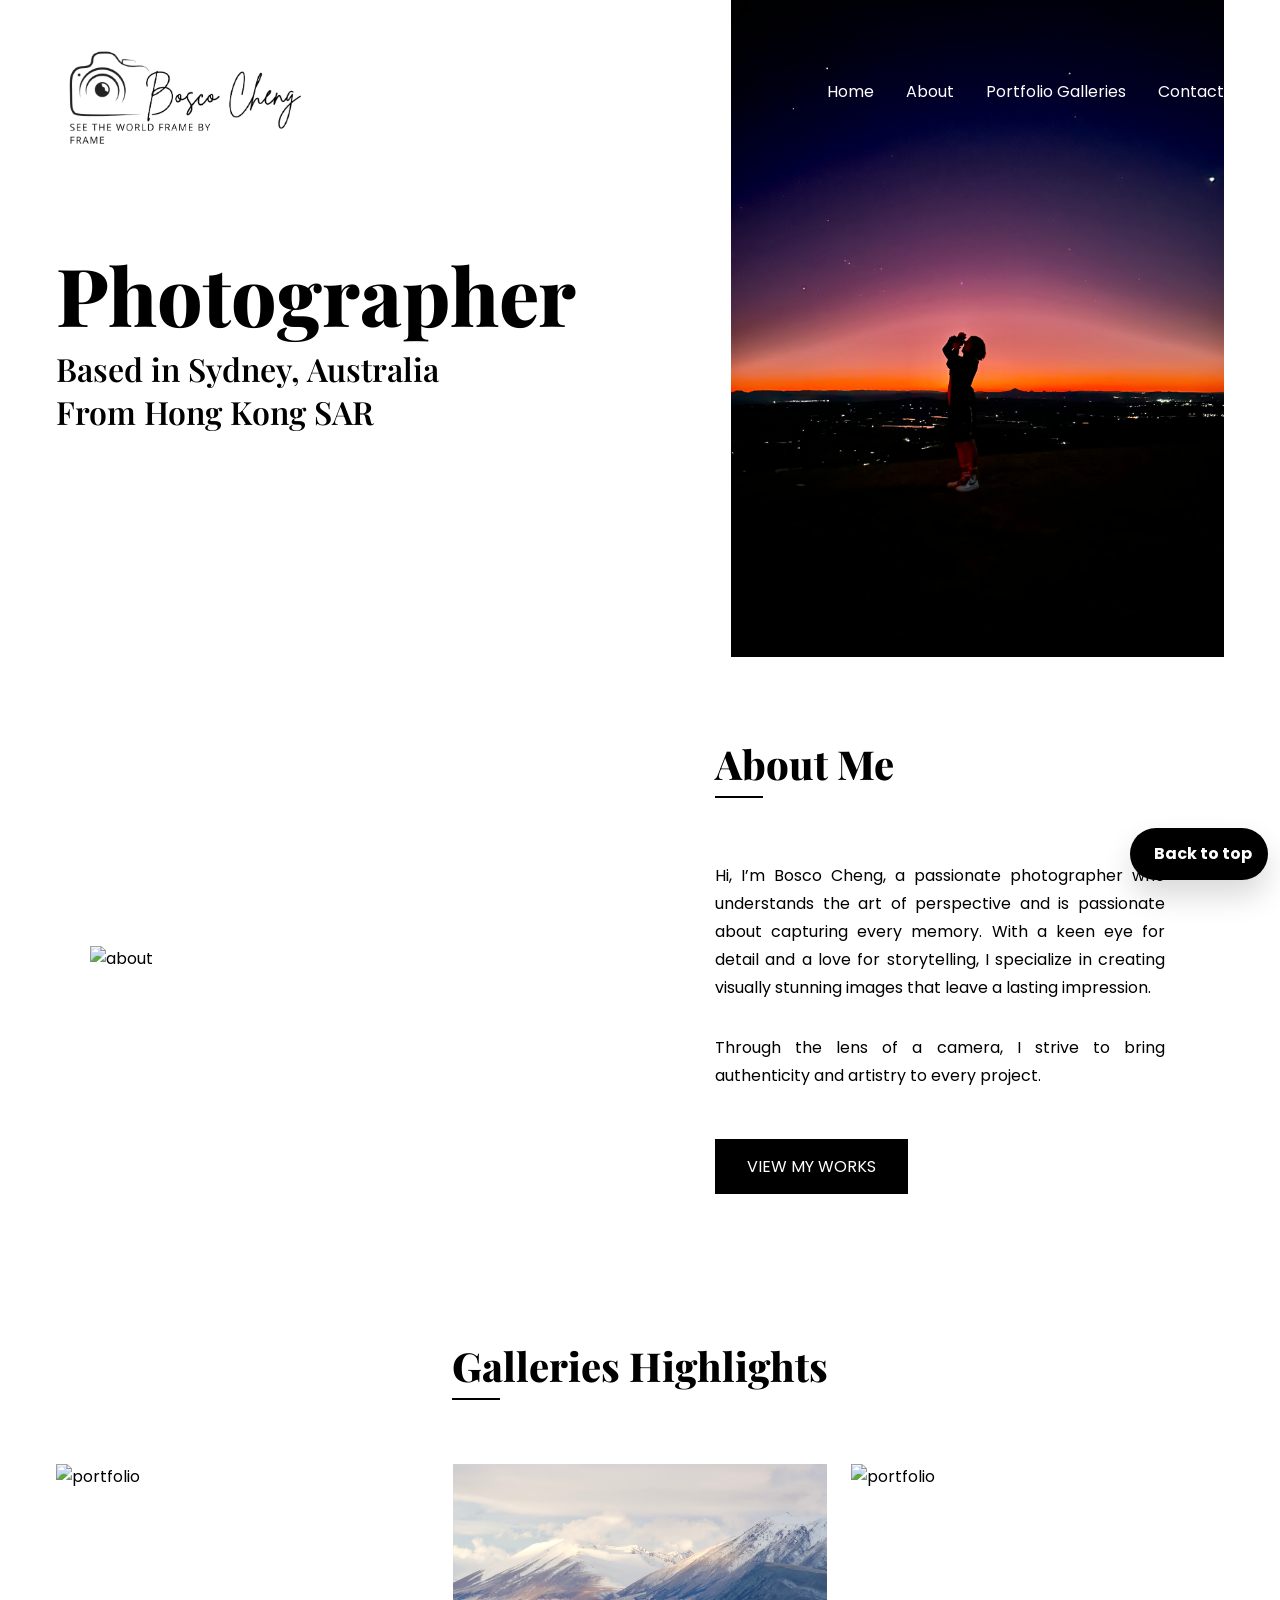
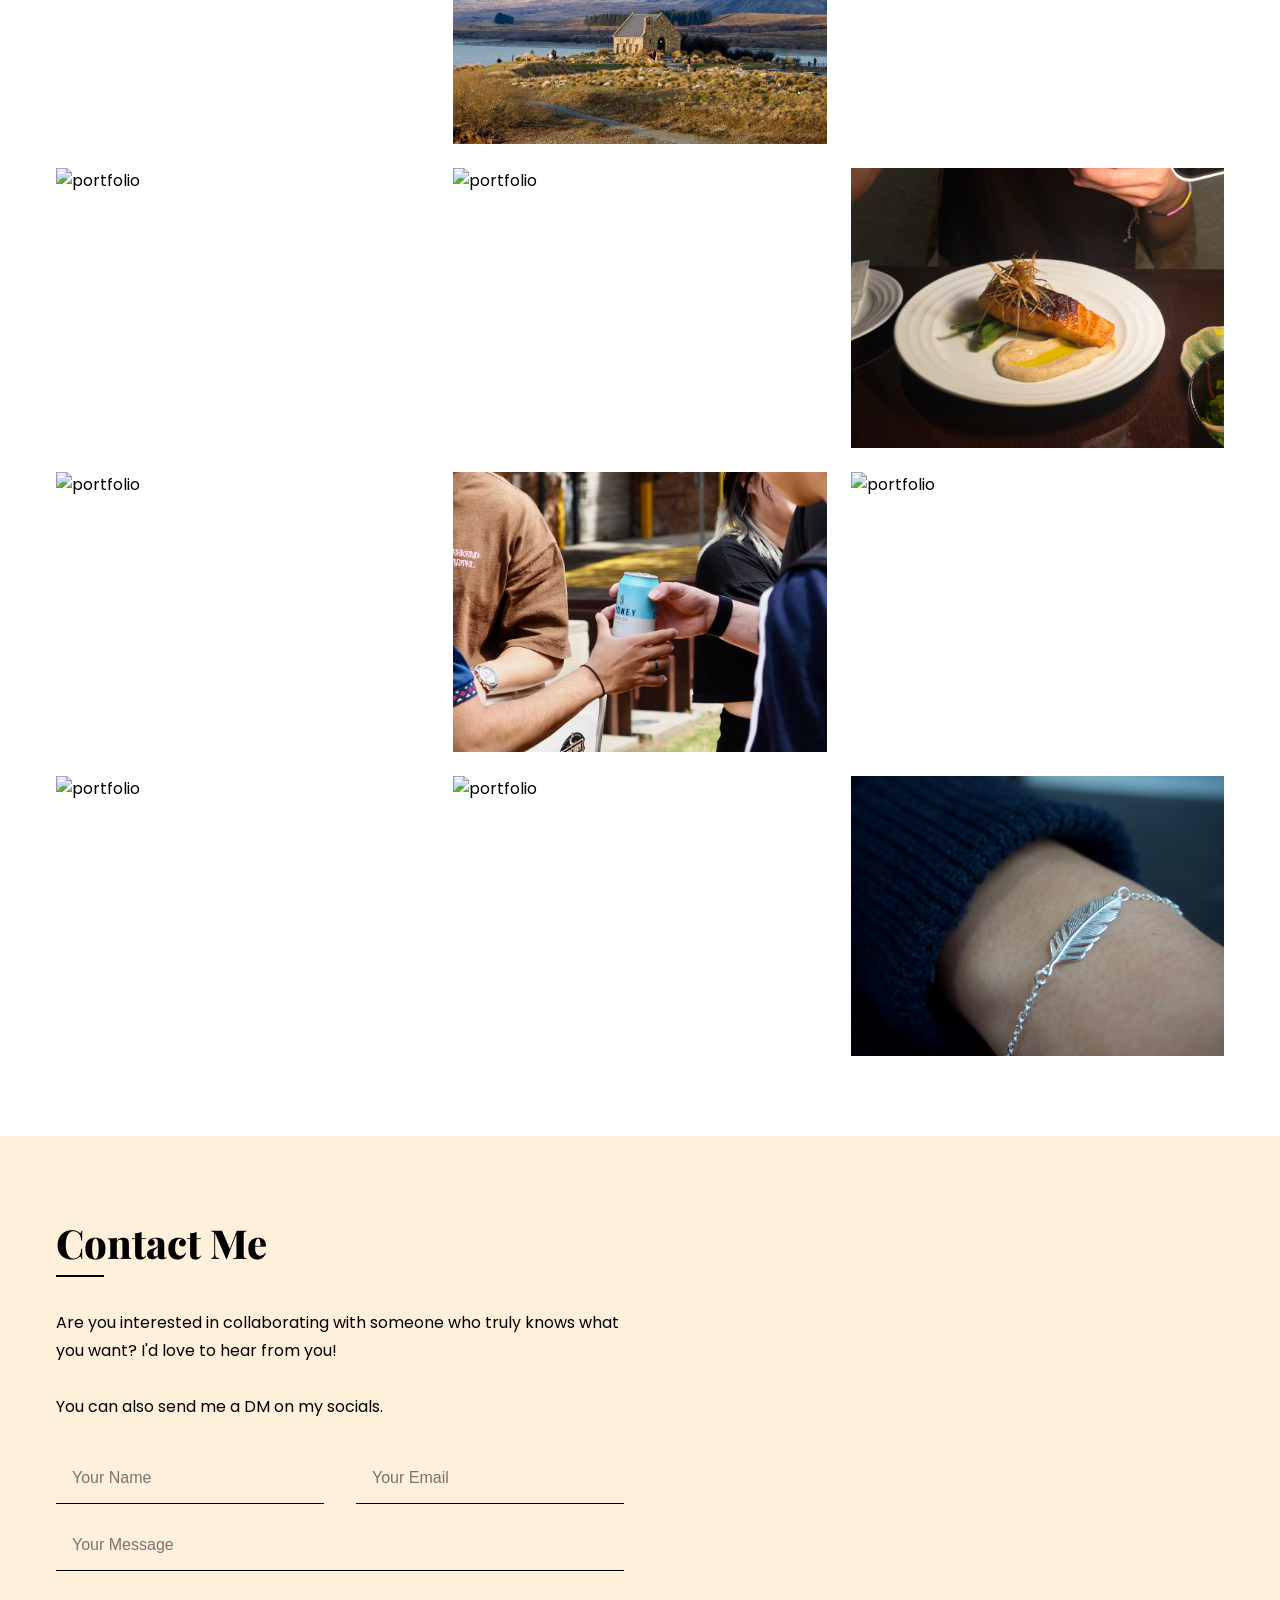
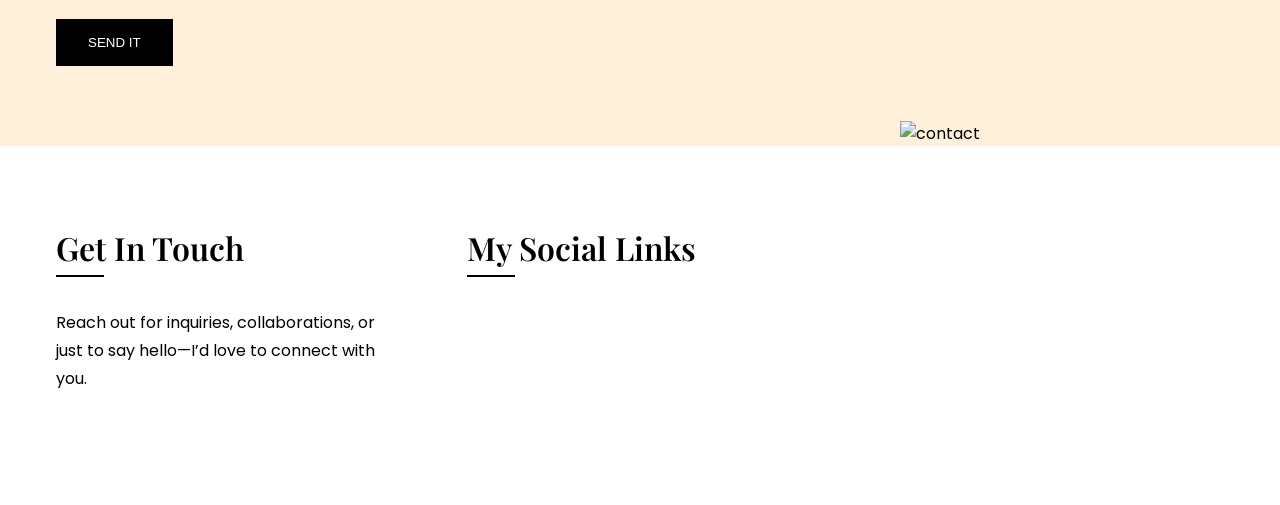
==== commit 57de4bfd: "update" ====
--- a/index.html
+++ b/index.html
@@ -25,7 +25,7 @@
       <ul class="nav__links" id="nav-links">
         <li><a href="#Home">Home</a></li>
         <li><a href="#About">About</a></li>
-        <li><a href="portfolio.html">Portfolio</a></li>
+        <li><a href="portfolio.html">Portfolio Galleries</a></li>
         <li><a href="#Contact">Contact</a></li>
       </ul>
     </nav>
@@ -65,7 +65,7 @@
     </section>
 
     <section class="section__container portfolio__container" id="portfolio-galleries">
-      <h2 class="section__header">Portfolio Galleries Highlights</h2>
+      <h2 class="section__header">Galleries Highlights</h2>
       <p class="protective-note"></p>
       <div class="portfolio__grid">
         <img src="assests/street/Jpg/IMG_2189 2.jpg" alt="portfolio" />
